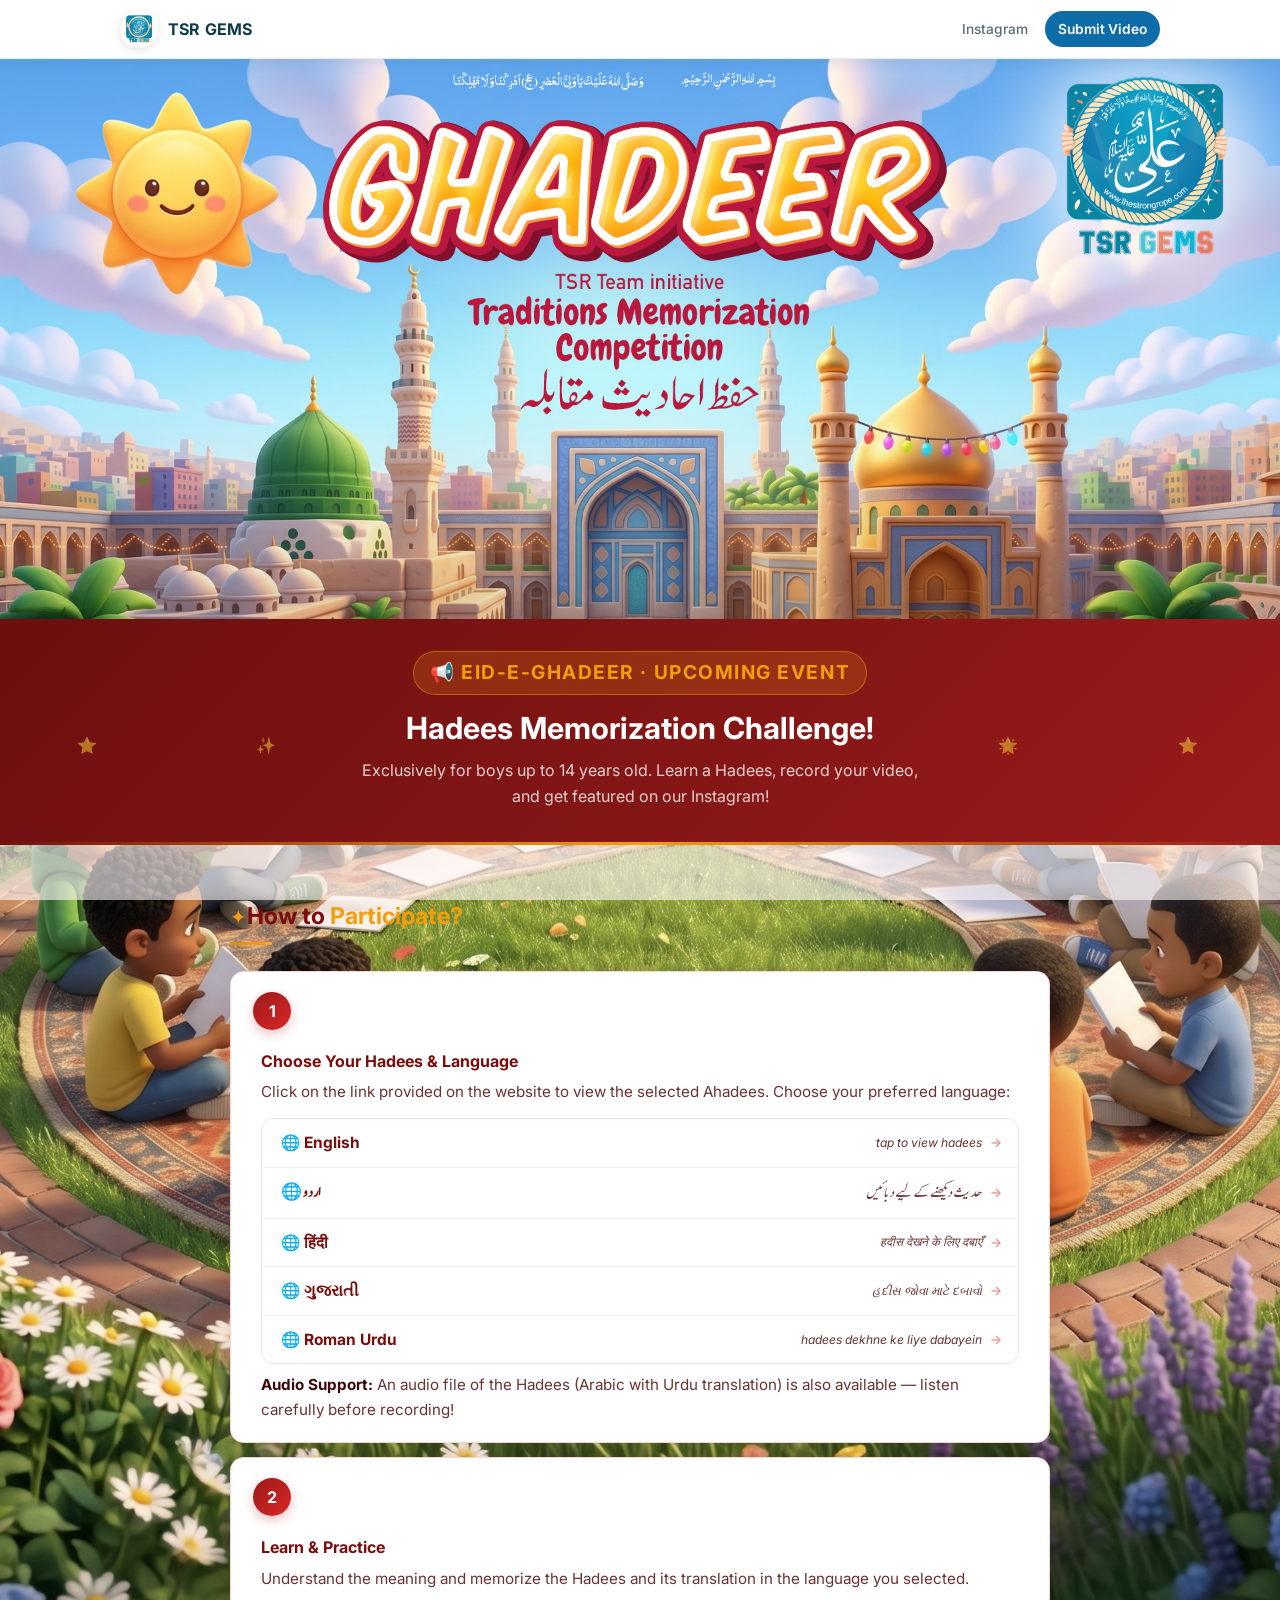
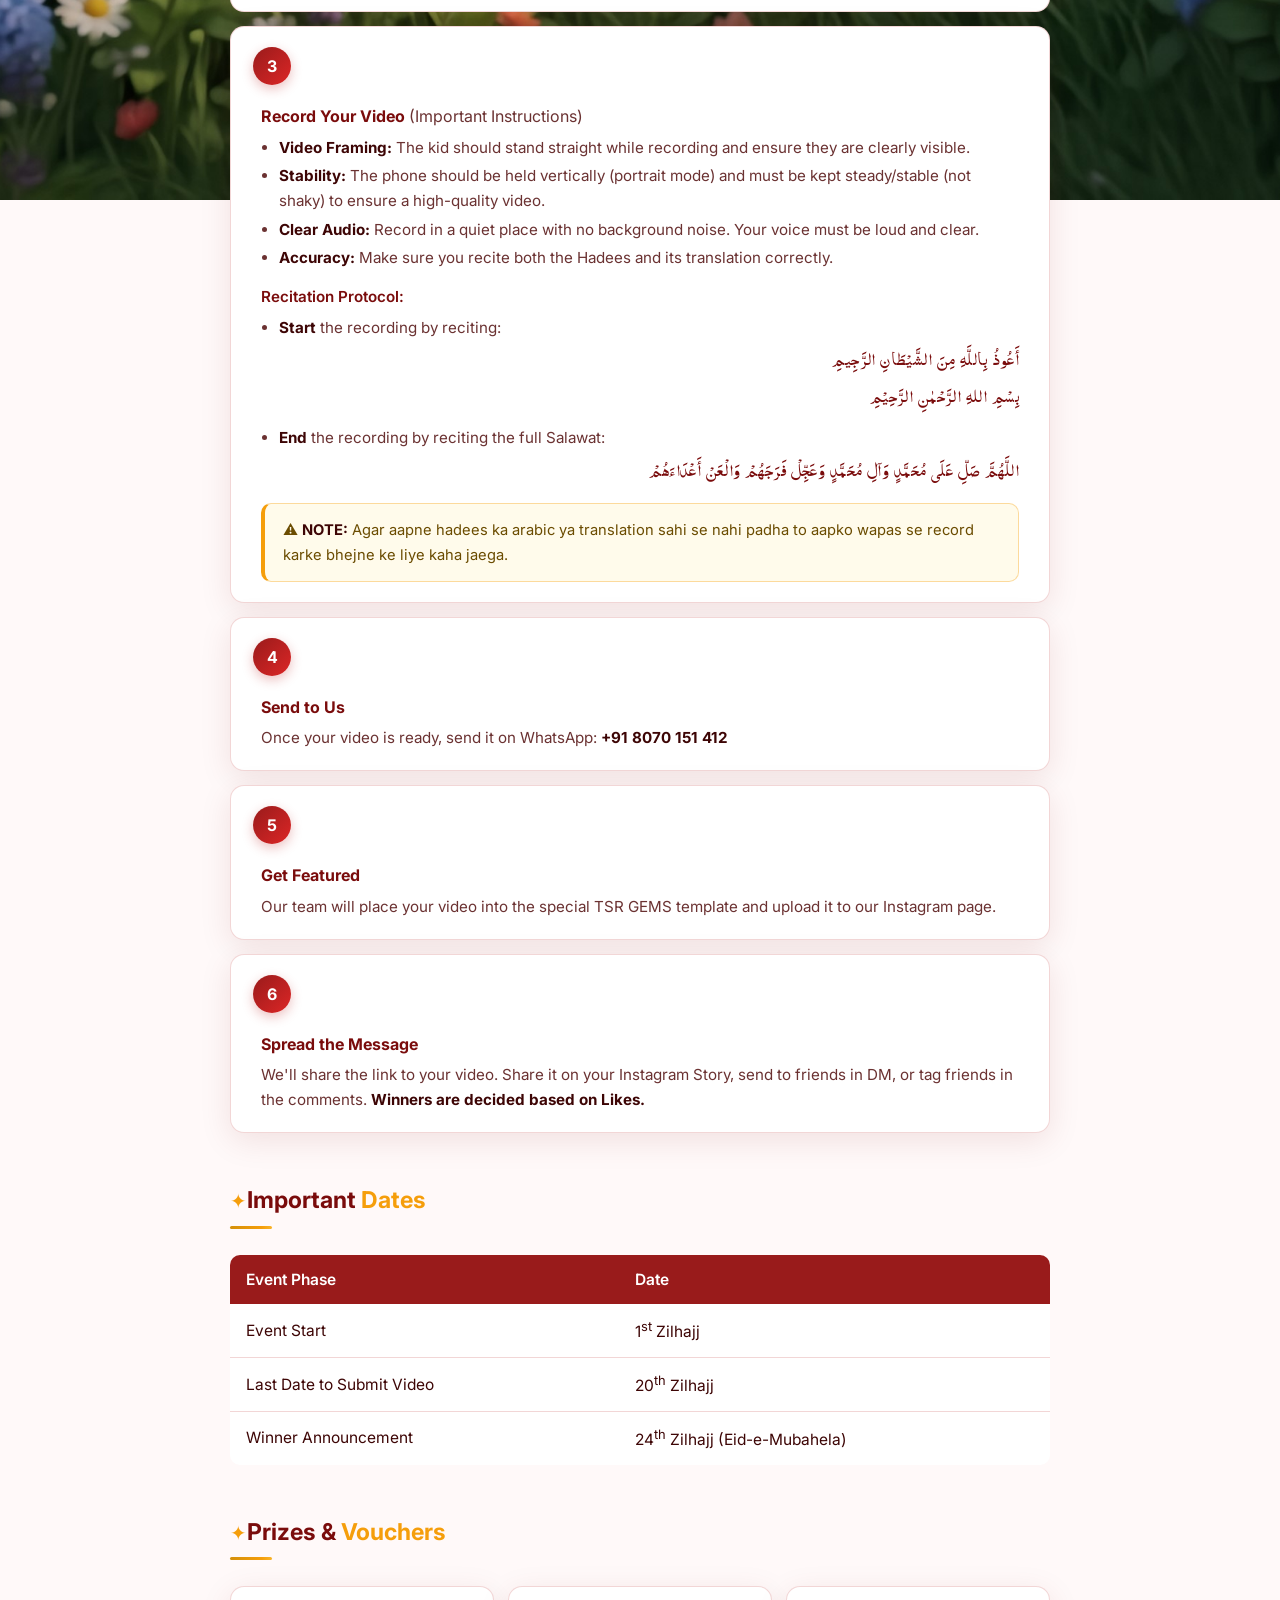
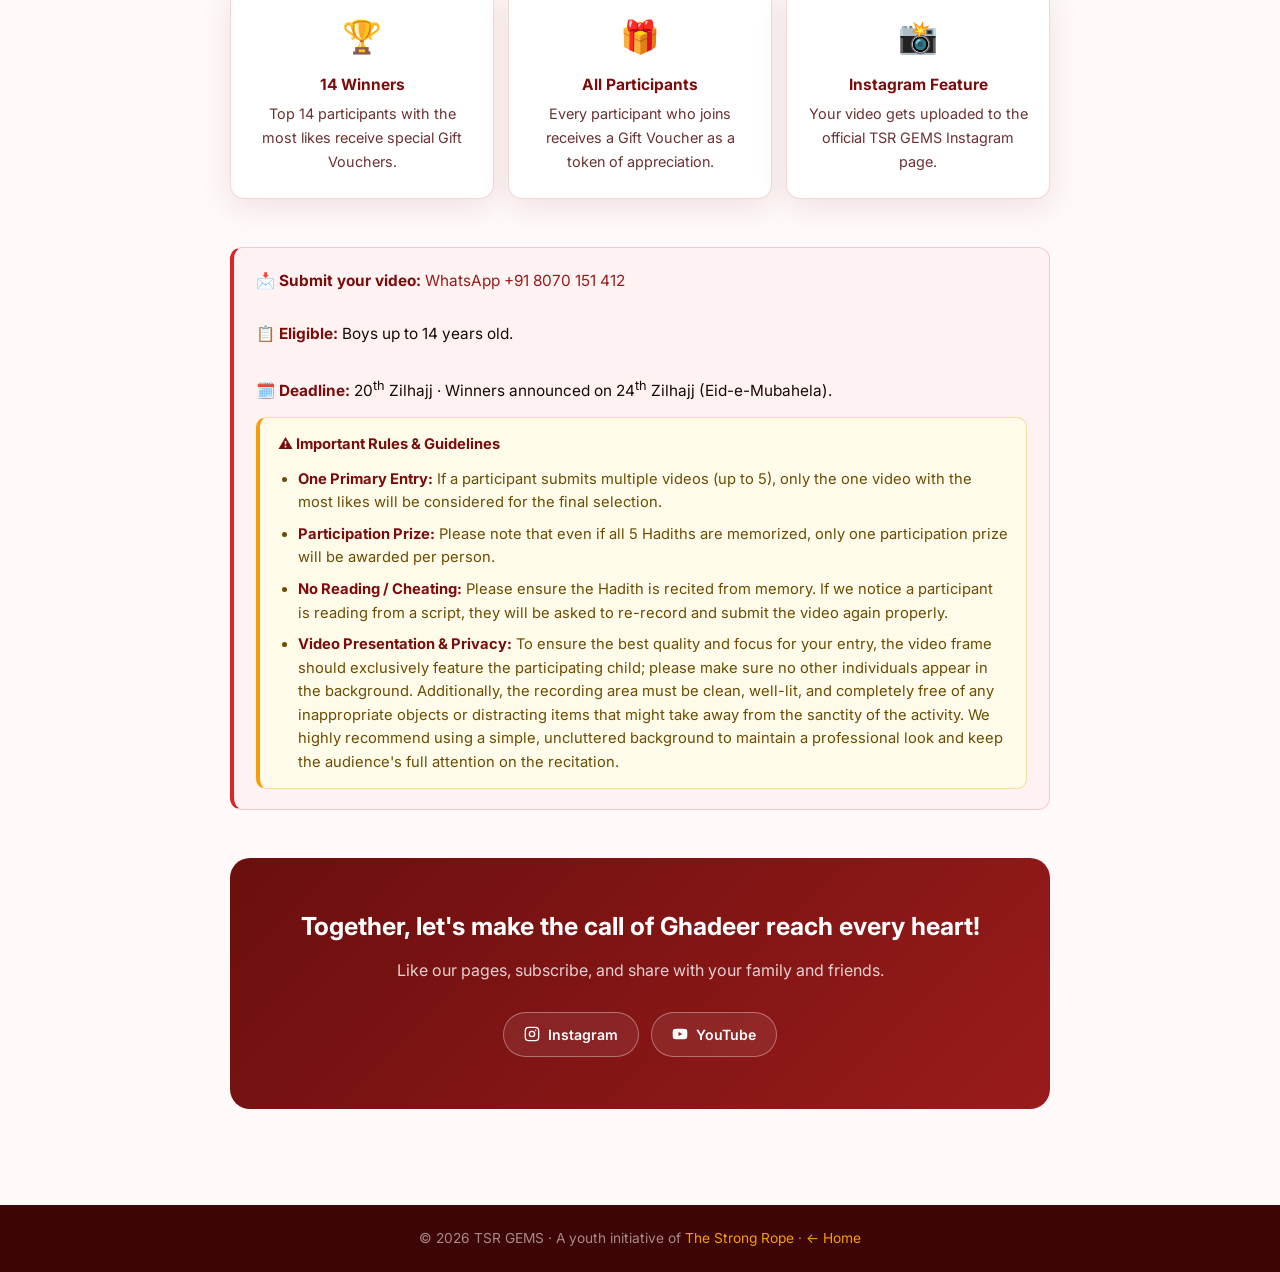
==== event-ghadeer.html @ 4745bcb9 "Increase Urdu translation font size to 0.75rem on mobile; update event page content" ====
<!doctype html>
<html lang="en">

<head>
  <meta charset="utf-8" />
  <meta name="viewport" content="width=device-width, initial-scale=1" />
  <title>Eid-e-Ghadeer: Hadees Memorization Challenge — TSR GEMS</title>
  <meta name="description"
    content="Exclusively for boys up to 14 years old. Learn a Hadees, record your video, and get featured on our Instagram! Gift vouchers for winners and all participants." />
  <link rel="icon" href="assets/images/logo.jpg" type="image/jpeg" />
  <meta property="og:title" content="Eid-e-Ghadeer: Hadees Memorization Challenge — TSR GEMS" />
  <meta property="og:description"
    content="Learn a Hadees, record your video, and get featured on our Instagram! Gift vouchers for winners and all participants." />
  <meta property="og:image" content="assets/images/header-banner.jpg.jpeg" />
  <meta property="og:type" content="website" />
  <link rel="preconnect" href="https://fonts.googleapis.com" />
  <link rel="preconnect" href="https://fonts.gstatic.com" crossorigin />
  <link href="https://fonts.googleapis.com/css2?family=Inter:wght@400;500;600;700&display=swap" rel="stylesheet" />
  <style>
    @font-face {
      font-family: 'AlviNastaleeq';
      src: url('assets/fonts/AlviNastaleeq.ttf') format('truetype');
      font-weight: normal;
      font-style: normal;
    }

    @font-face {
      font-family: 'MuhammadiQuranic';
      src: url('assets/fonts/MuhammadiQuranic.ttf') format('truetype');
      font-weight: normal;
      font-style: normal;
    }

    :root {
      --red-deep: #7a0c0c;
      --red-primary: #991b1b;
      --red-vivid: #dc2626;
      --red-light: #fef2f2;
      --red-border: rgba(185, 28, 28, 0.18);
      --gold: #f59e0b;
      --muted: #6b3232;
      --bg: #fff9f9;
      --card: #ffffff;
      --shadow: 0 8px 32px rgba(122, 12, 12, 0.10);
    }

    * {
      box-sizing: border-box;
    }

    html,
    body {
      margin: 0;
      padding: 0;
    }

    html {
      background: var(--bg);
    }

    body {
      font-family: 'Inter', system-ui, sans-serif;
      color: #1c0707;
      background: transparent;
      line-height: 1.65;
      -webkit-font-smoothing: antialiased;
    }

    /* ── Parallax background ── */
    .parallax-bg {
      position: fixed;
      top: 0;
      left: 0;
      width: 100%;
      height: 200vh;
      z-index: -2;
      pointer-events: none;
      will-change: transform;
    }

    .parallax-bg img {
      width: 100%;
      height: 100%;
      object-fit: cover;
      object-position: center 30%;
      filter: saturate(0.85);
    }

    /* White wash sits above the image, lets ~38% show through */
    .page-wash {
      position: fixed;
      inset: 0;
      z-index: -1;
      background: rgba(255, 249, 249, 0.62);
      pointer-events: none;
    }

    a {
      color: var(--red-primary);
      text-decoration: none;
    }

    a:hover {
      text-decoration: underline;
    }

    .container {
      max-width: 860px;
      margin: 0 auto;
      padding: 0 20px;
    }

    /* ── Site Header ── */
    .site-header {
      background: #ffffff;
      border-bottom: 1px solid rgba(15, 58, 71, 0.10);
      padding: 10px 0;
      position: sticky;
      top: 0;
      z-index: 200;
      box-shadow: 0 2px 14px rgba(15, 58, 71, 0.07);
    }

    .site-header-inner {
      max-width: 1080px;
      margin: 0 auto;
      padding: 0 20px;
      display: flex;
      align-items: center;
      gap: 16px;
    }

    .site-logo {
      display: flex;
      align-items: center;
      gap: 10px;
      text-decoration: none;
      flex-shrink: 0;
    }

    .site-logo img {
      width: 38px;
      height: 38px;
      border-radius: 50%;
      object-fit: cover;
      box-shadow: 0 2px 8px rgba(0, 0, 0, 0.12);
    }

    .site-logo-name {
      font-weight: 700;
      font-size: 1rem;
      color: #0f3a47;
      letter-spacing: 0.01em;
    }

    .site-nav {
      margin-left: auto;
      display: flex;
      align-items: center;
      gap: 4px;
    }

    .site-nav a {
      font-size: 0.86rem;
      font-weight: 500;
      color: #5a6e75;
      text-decoration: none;
      padding: 7px 13px;
      border-radius: 999px;
      transition: background 0.15s, color 0.15s;
    }

    .site-nav a:hover {
      background: rgba(15, 58, 71, 0.07);
      color: #0f3a47;
      text-decoration: none;
    }

    .site-nav a.nav-cta {
      background: #0e6da8;
      color: #fff;
      font-weight: 600;
    }

    .site-nav a.nav-cta:hover {
      background: #0a5a8f;
      color: #fff;
    }

    @media (max-width: 600px) {
      .site-logo-name {
        display: none;
      }

      .site-nav a:not(.nav-cta) {
        display: none;
      }
    }

    /* Banner image */
    .banner-wrap {
      background: linear-gradient(180deg, #5bbce4 0%, #3aa8d8 40%, #1a7eb5 100%);
      line-height: 0;
      overflow: hidden;
    }

    .banner-wrap img {
      width: 100%;
      height: 560px;
      display: block;
      object-fit: cover;
      object-position: top center;
    }

    /* Hero strip */
    .hero-strip {
      background: linear-gradient(135deg, #6b0f0f 0%, #991b1b 100%);
      padding: 32px 0 36px;
      text-align: center;
      position: relative;
    }

    .hero-strip::after {
      content: "";
      position: absolute;
      bottom: 0;
      left: 0;
      right: 0;
      height: 3px;
      background: linear-gradient(90deg, transparent, var(--gold), transparent);
    }

    .hero-badge {
      display: inline-block;
      background: rgba(245, 158, 11, 0.18);
      border: 1px solid rgba(245, 158, 11, 0.45);
      color: var(--gold);
      padding: 5px 16px;
      border-radius: 999px;
      font-size: 1.2rem;
      font-weight: 700;
      letter-spacing: 0.08em;
      text-transform: uppercase;
      margin-bottom: 14px;
    }

    .hero-title {
      font-size: 1.9rem;
      font-weight: 700;
      color: #fff;
      margin: 0 0 10px;
      line-height: 1.25;
    }

    .hero-sub {
      color: rgba(255, 255, 255, 0.80);
      font-size: 1rem;
      margin: 0 auto;
      max-width: 560px;
    }

    /* Body */
    .body-wrap {
      padding-top: 52px;
      padding-bottom: 40px;
    }

    .section-label {
      font-size: 1.45rem;
      font-weight: 700;
      color: var(--red-deep);
      margin: 0 0 6px;
    }

    .section-label .accent {
      color: var(--gold);
    }

    .rule {
      width: 42px;
      height: 3px;
      background: linear-gradient(90deg, #d4900a, var(--gold), #ffe066, var(--gold), #d4900a);
      background-size: 300% 100%;
      border-radius: 2px;
      margin: 0 0 26px;
      animation: rule-shimmer 2.5s linear infinite;
    }

    /* Steps */
    .steps {
      display: flex;
      flex-direction: column;
      gap: 14px;
      margin-bottom: 48px;
    }

    .step {
      display: flex;
      flex-direction: column;
      gap: 18px;
      background: var(--card);
      border: 1px solid var(--red-border);
      border-radius: 14px;
      padding: 20px 22px;
      box-shadow: var(--shadow);
      align-items: flex-start;
      transition: transform 0.2s ease, box-shadow 0.2s ease;
    }

    .step:hover {
      transform: translateX(5px);
      box-shadow: 0 10px 32px rgba(122, 12, 12, 0.16);
    }

    .step:hover .step-num {
      animation: num-pop 0.38s ease;
    }

    .step-num {
      flex-shrink: 0;
      width: 38px;
      height: 38px;
      border-radius: 50%;
      background: linear-gradient(135deg, var(--red-primary), var(--red-vivid));
      color: #fff;
      font-weight: 700;
      font-size: 1rem;
      display: flex;
      align-items: center;
      justify-content: center;
      box-shadow: 0 4px 12px rgba(185, 28, 28, 0.28);
    }

    .step-body {
      padding-left: 0.5rem;
      padding-right: 0.5rem;
      width: 100%;
    }

    .step-body h3 {
      margin: 0 0 5px;
      font-size: 1rem;
      color: var(--red-deep);
    }

    .step-body p {
      margin: 0;
      color: var(--muted);
      font-size: 0.95rem;
    }

    .step-body ul {
      margin: 6px 0 0;
      padding-left: 18px;
      color: var(--muted);
      font-size: 0.95rem;
    }

    .step-body ul li {
      margin-bottom: 3px;
    }

    /* Language links — vertical list */
    .lang-links {
      display: flex;
      flex-direction: column;
      gap: 0;
      margin: 14px 0 4px;
      border-radius: 12px;
      overflow: hidden;
      border: 1px solid rgba(185, 28, 28, 0.14);
    }

    .lang-btn {
      display: flex;
      align-items: center;
      justify-content: space-between;
      padding: 11px 16px;
      background: #fff;
      color: var(--red-deep);
      font-weight: 600;
      font-size: 0.97rem;
      text-decoration: none;
      border-left: 3px solid transparent;
      border-bottom: 1px solid rgba(185, 28, 28, 0.09);
      transition: background 0.15s, border-left-color 0.15s, padding-left 0.15s;
      animation: lang-border-pulse 2.6s ease-in-out infinite;
    }

    .lang-btn:last-child {
      border-bottom: none;
    }

    @keyframes lang-border-pulse {

      0%,
      100% {
        border-left-color: rgba(185, 28, 28, 0.20);
      }

      50% {
        border-left-color: rgba(185, 28, 28, 0.75);
      }
    }

    .lang-btn:hover {
      animation: none;
      background: rgba(153, 27, 27, 0.05);
      border-left-color: var(--red-vivid);
      padding-left: 22px;
      text-decoration: none;
      color: var(--red-deep);
    }

    .lang-btn-name {
      font-weight: 700;
    }

    .lang-btn-name[lang="ur"],
    .lang-btn-hint[lang="ur"] {
      font-family: 'AlviNastaleeq', 'Amiri', serif;
      font-size: 1.05rem;
    }

    .lang-btn-hint {
      font-size: 0.75rem;
      font-weight: 400;
      color: var(--muted);
      font-style: italic;
      white-space: nowrap;
      margin-left: 12px;
    }

    .lang-btn-arrow {
      font-size: 0.8rem;
      color: var(--red-vivid);
      opacity: 0.5;
      margin-left: 8px;
      transition: transform 0.15s, opacity 0.15s;
    }

    .lang-btn:hover .lang-btn-arrow {
      transform: translateX(4px);
      opacity: 1;
    }

    .lang-btn-tap {
      display: none;
      font-size: 1.1rem;
      margin-left: 8px;
      animation: tap-press 1.4s ease-in-out infinite;
      transform-origin: bottom center;
    }

    @keyframes tap-press {

      0%,
      100% {
        transform: scale(1) translateY(0);
        opacity: 1;
      }

      30% {
        transform: scale(0.78) translateY(3px);
        opacity: 0.7;
      }

      55% {
        transform: scale(1.1) translateY(-2px);
        opacity: 1;
      }
    }

    .step-body strong {
      color: #3d0505;
    }

    .note-box {
      background: #fffbeb;
      border: 1px solid rgba(245, 158, 11, 0.35);
      border-left: 4px solid var(--gold);
      border-radius: 10px;
      padding: 14px 18px;
      margin-top: 12px;
      font-size: 0.92rem;
      color: #6b4c00;
    }

    .note-box ul {
      margin: 10px 0 0;
      padding-left: 20px;
    }

    .note-box ul li {
      margin-bottom: 8px;
      line-height: 1.6;
    }

    .note-box ul li:last-child {
      margin-bottom: 0;
    }

    /* Dates table */
    .dates-table {
      width: 100%;
      border-collapse: collapse;
      margin-bottom: 48px;
      font-size: 0.97rem;
    }

    .dates-table th {
      background: var(--red-primary);
      color: #fff;
      padding: 12px 16px;
      text-align: left;
      font-weight: 600;
    }

    .dates-table th:first-child {
      border-radius: 10px 0 0 0;
    }

    .dates-table th:last-child {
      border-radius: 0 10px 0 0;
    }

    .dates-table td {
      padding: 12px 16px;
      border-bottom: 1px solid var(--red-border);
      background: var(--card);
      color: #3d0505;
    }

    .dates-table tr:last-child td {
      border-bottom: none;
    }

    .dates-table tr:last-child td:first-child {
      border-radius: 0 0 0 10px;
    }

    .dates-table tr:last-child td:last-child {
      border-radius: 0 0 10px 0;
    }

    /* Prizes */
    .prizes-grid {
      display: grid;
      grid-template-columns: repeat(auto-fit, minmax(200px, 1fr));
      gap: 14px;
      margin-bottom: 48px;
    }

    .prize-card {
      background: var(--card);
      border: 1px solid var(--red-border);
      border-radius: 14px;
      padding: 24px 20px;
      box-shadow: var(--shadow);
      text-align: center;
      transition: transform 0.22s ease, box-shadow 0.22s ease;
      cursor: default;
    }

    .prize-card:hover {
      transform: translateY(-6px) scale(1.03);
      box-shadow: 0 16px 40px rgba(122, 12, 12, 0.18);
    }

    .prize-card:hover .p-icon {
      animation: icon-bounce 0.5s ease;
    }

    .prize-card .p-icon {
      font-size: 2rem;
      display: block;
      margin-bottom: 8px;
    }

    .prize-card h3 {
      margin: 0 0 5px;
      font-size: 0.97rem;
      color: var(--red-deep);
    }

    .prize-card p {
      margin: 0;
      color: var(--muted);
      font-size: 0.90rem;
    }

    /* Info box */
    .info-box {
      background: var(--red-light);
      border: 1px solid var(--red-border);
      border-left: 4px solid var(--red-vivid);
      border-radius: 12px;
      padding: 20px 22px;
      margin-bottom: 48px;
      font-size: 0.96rem;
      line-height: 1.75;
    }

    .info-box strong {
      color: var(--red-deep);
    }

    /* Final CTA */
    .cta-box {
      text-align: center;
      background: linear-gradient(135deg, #6b0f0f 0%, #991b1b 100%);
      border-radius: 20px;
      padding: 48px 28px;
      color: #fff;
      margin-bottom: 56px;
    }

    .cta-box h2 {
      font-size: 1.55rem;
      margin: 0 0 10px;
    }

    .cta-box p {
      color: rgba(255, 255, 255, 0.80);
      margin: 0 0 24px;
      font-size: 1rem;
    }

    .social-btn {
      display: inline-flex;
      align-items: center;
      gap: 8px;
      padding: 10px 20px;
      border-radius: 999px;
      font-weight: 600;
      font-size: 0.88rem;
      border: 1.5px solid rgba(255, 255, 255, 0.35);
      color: #fff;
      background: rgba(255, 255, 255, 0.07);
      text-decoration: none;
      transition: background 0.15s, border-color 0.15s;
      margin: 4px;
    }

    .social-btn:hover {
      background: rgba(255, 255, 255, 0.14);
      border-color: var(--gold);
      text-decoration: none;
      color: #fff;
    }

    /* Footer */
    footer {
      background: #3d0505;
      color: rgba(255, 248, 240, 0.55);
      text-align: center;
      padding: 22px 20px;
      font-size: 0.86rem;
    }

    footer a {
      color: var(--gold);
    }

    /* ── Animations ── */

    /* Scroll reveal */
    .reveal {
      opacity: 0;
      transform: translateY(22px);
      transition: opacity 0.55s ease, transform 0.55s ease;
    }

    .reveal-left {
      opacity: 0;
      transform: translateX(-22px);
      transition: opacity 0.5s ease, transform 0.5s ease;
    }

    .reveal.visible,
    .reveal-left.visible {
      opacity: 1;
      transform: none;
    }

    /* Floating stars in hero strip */
    .hstar {
      position: absolute;
      left: var(--x);
      top: 50%;
      font-size: 1rem;
      opacity: 0.5;
      pointer-events: none;
      animation: hstar-float 3.2s ease-in-out infinite;
      animation-delay: var(--delay);
    }

    @keyframes hstar-float {

      0%,
      100% {
        transform: translateY(-50%) rotate(0deg) scale(1);
      }

      50% {
        transform: translateY(calc(-50% - 11px)) rotate(18deg) scale(1.2);
      }
    }

    /* Gold rule shimmer */
    @keyframes rule-shimmer {
      0% {
        background-position: -200% center;
      }

      100% {
        background-position: 200% center;
      }
    }

    /* Step number pop */
    @keyframes num-pop {
      0% {
        transform: scale(1);
      }

      45% {
        transform: scale(1.28);
      }

      100% {
        transform: scale(1);
      }
    }

    /* Prize icon bounce */
    @keyframes icon-bounce {
      0% {
        transform: translateY(0);
      }

      35% {
        transform: translateY(-9px);
      }

      65% {
        transform: translateY(-4px);
      }

      100% {
        transform: translateY(0);
      }
    }

    /* Section label sparkle prefix */
    .section-label::before {
      content: "✦ ";
      color: var(--gold);
      font-size: 0.85em;
      display: inline-block;
      animation: star-spin 4s linear infinite;
    }

    @keyframes star-spin {
      0% {
        transform: rotate(0deg) scale(1);
      }

      50% {
        transform: rotate(180deg) scale(1.3);
      }

      100% {
        transform: rotate(360deg) scale(1);
      }
    }

    /* CTA box heading subtle glow pulse */
    @keyframes cta-glow {

      0%,
      100% {
        text-shadow: 0 0 0px rgba(255, 255, 255, 0);
      }

      50% {
        text-shadow: 0 0 18px rgba(255, 255, 255, 0.35);
      }
    }

    .cta-box h2 {
      animation: cta-glow 2.8s ease-in-out infinite;
    }

    /* Social button gentle float */
    .social-btn {
      transition: transform 0.18s, background 0.15s, border-color 0.15s;
    }

    .social-btn:hover {
      transform: translateY(-3px);
    }

    @media (max-width: 900px) {
      .banner-wrap img {
        height: 420px;
      }
    }

    @media (max-width: 600px) {

      /* Language links — mobile: hide hint+arrow, show tap icon */
      .lang-btn-hint {
        display: none;
      }

      .lang-btn-arrow {
        display: none;
      }

      .lang-btn-tap {
        display: inline-block;
      }

      .lang-btn {
        font-size: 0.95rem;
      }

      /* Banner */
      .banner-wrap img {
        height: auto;
        max-height: 70vw;
        min-height: 260px;
      }

      /* Hero strip */
      .hero-strip {
        padding: 24px 0 28px;
      }

      .hero-badge {
        font-size: 0.8rem;
      }

      .hero-title {
        font-size: 1.4rem;
        margin: 0 0 8px;
      }

      .hero-sub {
        font-size: 0.93rem;
      }

      /* Body */
      .body-wrap {
        padding-top: 36px;
        padding-bottom: 28px;
      }

      /* Section headings — give breathing room between sections */
      .section-label {
        font-size: 1.25rem;
        margin-top: 44px;
        margin-bottom: 8px;
      }

      /* First heading needs no top push */
      .body-wrap>.section-label:first-child {
        margin-top: 0;
      }

      .rule {
        margin: 0 0 20px;
      }

      /* Steps */
      .steps {
        gap: 10px;
        margin-bottom: 32px;
      }

      .step {
        padding: 16px 14px;
        gap: 12px;
      }

      .step-num {
        width: 32px;
        height: 32px;
        font-size: 0.88rem;
        flex-shrink: 0;
      }

      .step-body h3 {
        font-size: 0.95rem;
      }

      .step-body p,
      .step-body ul {
        font-size: 0.9rem;
      }

      /* Dates table */
      .dates-table {
        font-size: 0.88rem;
        margin-bottom: 32px;
      }

      .dates-table th,
      .dates-table td {
        padding: 10px 12px;
      }

      /* Prizes */
      .prizes-grid {
        grid-template-columns: 1fr;
        gap: 10px;
        margin-bottom: 32px;
      }

      .prize-card {
        padding: 20px 16px;
        display: flex;
        align-items: center;
        gap: 14px;
        text-align: left;
      }

      .prize-card .p-icon {
        font-size: 1.8rem;
        margin-bottom: 0;
        flex-shrink: 0;
      }

      /* Info box */
      .info-box {
        padding: 14px 14px;
        margin-bottom: 28px;
        font-size: 0.9rem;
      }

      /* CTA */
      .cta-box {
        padding: 32px 18px;
        margin-bottom: 40px;
        border-radius: 14px;
      }

      .cta-box h2 {
        font-size: 1.2rem;
      }

      .cta-box p {
        font-size: 0.93rem;
      }
    }
  </style>
</head>

<body>

  <div class="parallax-bg" aria-hidden="true">
    <img src="assets/images/event-page-bg-image.jpg" alt="" />
  </div>
  <div class="page-wash" aria-hidden="true"></div>

  <nav class="site-header">
    <div class="site-header-inner">
      <a class="site-logo" href="/">
        <img src="assets/images/logo.jpg" alt="TSR GEMS logo" />
        <span class="site-logo-name">TSR GEMS</span>
      </a>
      <div class="site-nav">
        <a href="https://www.instagram.com/thestrongrope_gems/" target="_blank" rel="noopener">Instagram</a>
        <a href="https://wa.me/918070151412" target="_blank" rel="noopener" class="nav-cta">Submit Video</a>
      </div>
    </div>
  </nav>

  <div class="banner-wrap">
    <img src="assets/images/header-banner.jpg.jpeg" alt="Eid-e-Ghadeer Hadees Memorization Challenge 2026" />
  </div>

  <div class="hero-strip" style="position:relative;overflow:hidden;">
    <span class="hstar" style="--x:6%;--delay:0s">⭐</span>
    <span class="hstar" style="--x:20%;--delay:1.1s">✨</span>
    <span class="hstar" style="--x:78%;--delay:0.5s">🌟</span>
    <span class="hstar" style="--x:92%;--delay:1.8s">⭐</span>
    <div class="container">
      <div class="hero-badge">📢 Eid-e-Ghadeer · Upcoming Event</div>
      <h1 class="hero-title">Hadees Memorization Challenge!</h1>
      <p class="hero-sub">Exclusively for boys up to 14 years old. Learn a Hadees, record your video, and get featured
        on our Instagram!</p>
    </div>
  </div>

  <main>
    <div class="container body-wrap">

      <h2 class="section-label reveal-left">How to <span class="accent">Participate?</span></h2>
      <div class="rule"></div>
      <div class="steps">

        <div class="step reveal" style="transition-delay:0ms">
          <div class="step-num">1</div>
          <div class="step-body">
            <h3>Choose Your Hadees &amp; Language</h3>
            <p>Click on the link provided on the website to view the selected Ahadees. Choose your preferred language:
            </p>
            <div class="lang-links">
              <a class="lang-btn" href="hadees-english.html">
                <span class="lang-btn-name">🌐 English</span>
                <span style="display:flex;align-items:center">
                  <span class="lang-btn-hint">tap to view hadees</span>
                  <span class="lang-btn-arrow">→</span>
                  <span class="lang-btn-tap">👆</span>
                </span>
              </a>
              <a class="lang-btn" href="hadees-urdu.html">
                <span class="lang-btn-name" lang="ur">🌐 اردو</span>
                <span style="display:flex;align-items:center">
                  <span class="lang-btn-hint" lang="ur">حدیث دیکھنے کے لیے دبائیں</span>
                  <span class="lang-btn-arrow">→</span>
                  <span class="lang-btn-tap">👆</span>
                </span>
              </a>
              <a class="lang-btn" href="hadees-hindi.html">
                <span class="lang-btn-name">🌐 हिंदी</span>
                <span style="display:flex;align-items:center">
                  <span class="lang-btn-hint">हदीस देखने के लिए दबाएँ</span>
                  <span class="lang-btn-arrow">→</span>
                  <span class="lang-btn-tap">👆</span>
                </span>
              </a>
              <a class="lang-btn" href="hadees-gujarati.html">
                <span class="lang-btn-name">🌐 ગુજરાતી</span>
                <span style="display:flex;align-items:center">
                  <span class="lang-btn-hint">હદીસ જોવા માટે દબાવો</span>
                  <span class="lang-btn-arrow">→</span>
                  <span class="lang-btn-tap">👆</span>
                </span>
              </a>
              <a class="lang-btn" href="hadees-roman-urdu.html">
                <span class="lang-btn-name">🌐 Roman Urdu</span>
                <span style="display:flex;align-items:center">
                  <span class="lang-btn-hint">hadees dekhne ke liye dabayein</span>
                  <span class="lang-btn-arrow">→</span>
                  <span class="lang-btn-tap">👆</span>
                </span>
              </a>
            </div>
            <p style="margin-top:8px;"><strong>Audio Support:</strong> An audio file of the Hadees (Arabic with Urdu
              translation) is also available — listen carefully before recording!</p>
          </div>
        </div>

        <div class="step reveal" style="transition-delay:80ms">
          <div class="step-num">2</div>
          <div class="step-body">
            <h3>Learn &amp; Practice</h3>
            <p>Understand the meaning and memorize the Hadees and its translation in the language you selected.</p>
          </div>
        </div>

        <div class="step reveal" style="transition-delay:160ms">
          <div class="step-num">3</div>
          <div class="step-body">
            <h3>Record Your Video <span style="font-weight:400;color:var(--muted);">(Important Instructions)</span></h3>
            <ul>
              <li><strong>Video Framing:</strong> The kid should stand straight while recording and ensure they are
                clearly visible.</li>
              <li><strong>Stability:</strong> The phone should be held vertically (portrait mode) and must be kept
                steady/stable (not shaky) to ensure a high-quality video.</li>
              <li><strong>Clear Audio:</strong> Record in a quiet place with no background noise. Your voice must be
                loud and clear.</li>
              <li><strong>Accuracy:</strong> Make sure you recite both the Hadees and its translation correctly.</li>
            </ul>
            <p style="margin-top:14px;font-weight:600;color:var(--red-deep);">Recitation Protocol:</p>
            <ul>
              <li><strong>Start</strong> the recording by reciting:<br />
                <span
                  style="font-family:'MuhammadiQuranic','Amiri',serif;font-size:1.15rem;direction:rtl;display:block;text-align:right;margin-top:4px;color:var(--red-deep);line-height:2;word-spacing:0.18em;letter-spacing:0.02em;">أَعُوذُ
                  بِاللَّهِ مِنَ الشَّيْطَانِ الرَّجِيمِ</span>
                <span
                  style="font-family:'MuhammadiQuranic','Amiri',serif;font-size:1.15rem;direction:rtl;display:block;text-align:right;color:var(--red-deep);line-height:2;word-spacing:0.18em;letter-spacing:0.02em;">بِسْمِ
                  اللهِ الرَّحْمٰنِ الرَّحِيْمِ</span>
              </li>
              <li style="margin-top:8px;"><strong>End</strong> the recording by reciting the full Salawat:<br />
                <span
                  style="font-family:'MuhammadiQuranic','Amiri',serif;font-size:1.15rem;direction:rtl;display:block;text-align:right;margin-top:4px;color:var(--red-deep);line-height:2;word-spacing:0.18em;letter-spacing:0.02em;">اللَّهُمَّ
                  صَلِّ عَلَى مُحَمَّدٍ وَآلِ مُحَمَّدٍ وَعَجِّلْ فَرَجَهُمْ وَالْعَنْ أَعْدَاءَهُمْ</span>
              </li>
            </ul>
            <div class="note-box">
              ⚠️ <strong>NOTE:</strong> Agar aapne hadees ka arabic ya translation sahi se nahi padha to aapko wapas se
              record karke bhejne ke liye kaha jaega.
            </div>
          </div>
        </div>

        <div class="step reveal" style="transition-delay:240ms">
          <div class="step-num">4</div>
          <div class="step-body">
            <h3>Send to Us</h3>
            <p>Once your video is ready, send it on WhatsApp: <a href="https://wa.me/918070151412" target="_blank"
                rel="noopener"><strong>+91 8070 151 412</strong></a></p>
          </div>
        </div>

        <div class="step reveal" style="transition-delay:320ms">
          <div class="step-num">5</div>
          <div class="step-body">
            <h3>Get Featured</h3>
            <p>Our team will place your video into the special TSR GEMS template and upload it to our Instagram page.
            </p>
          </div>
        </div>

        <div class="step reveal" style="transition-delay:400ms">
          <div class="step-num">6</div>
          <div class="step-body">
            <h3>Spread the Message</h3>
            <p>We'll share the link to your video. Share it on your Instagram Story, send to friends in DM, or tag
              friends in the comments. <strong>Winners are decided based on Likes.</strong></p>
          </div>
        </div>

      </div>

      <h2 class="section-label reveal-left">Important <span class="accent">Dates</span></h2>
      <div class="rule"></div>
      <table class="dates-table">
        <thead>
          <tr>
            <th>Event Phase</th>
            <th>Date</th>
          </tr>
        </thead>
        <tbody>
          <tr>
            <td>Event Start</td>
            <td>1<sup>st</sup> Zilhajj</td>
          </tr>
          <tr>
            <td>Last Date to Submit Video</td>
            <td>20<sup>th</sup> Zilhajj</td>
          </tr>
          <tr>
            <td>Winner Announcement</td>
            <td>24<sup>th</sup> Zilhajj (Eid-e-Mubahela)</td>
          </tr>
        </tbody>
      </table>

      <h2 class="section-label reveal-left">Prizes &amp; <span class="accent">Vouchers</span></h2>
      <div class="rule"></div>
      <div class="prizes-grid">
        <div class="prize-card reveal" style="transition-delay:0ms">
          <span class="p-icon">🏆</span>
          <h3>14 Winners</h3>
          <p>Top 14 participants with the most likes receive special Gift Vouchers.</p>
        </div>
        <div class="prize-card reveal" style="transition-delay:100ms">
          <span class="p-icon">🎁</span>
          <h3>All Participants</h3>
          <p>Every participant who joins receives a Gift Voucher as a token of appreciation.</p>
        </div>
        <div class="prize-card reveal" style="transition-delay:200ms">
          <span class="p-icon">📸</span>
          <h3>Instagram Feature</h3>
          <p>Your video gets uploaded to the official TSR GEMS Instagram page.</p>
        </div>
      </div>

      <div class="info-box reveal">
        <strong>📩 Submit your video:</strong> <a href="https://wa.me/918070151412" target="_blank"
          rel="noopener">WhatsApp +91 8070 151 412</a><br /><br />
        <strong>📋 Eligible:</strong> Boys up to 14 years old.<br /><br />
        <strong>🗓️ Deadline:</strong> 20<sup>th</sup> Zilhajj · Winners announced on 24<sup>th</sup> Zilhajj
        (Eid-e-Mubahela).

        <div class="note-box">
          <strong>⚠️ Important Rules &amp; Guidelines</strong>
          <ul>
            <li><strong>One Primary Entry:</strong> If a participant submits multiple videos (up to 5), only the one
              video with the most likes will be considered for the final selection.</li>
            <li><strong>Participation Prize:</strong> Please note that even if all 5 Hadiths are memorized, only one
              participation prize will be awarded per person.</li>
            <li><strong>No Reading / Cheating:</strong> Please ensure the Hadith is recited from memory. If we notice a
              participant is reading from a script, they will be asked to re-record and submit the video again properly.
            </li>
            <li><strong>Video Presentation & Privacy:</strong> To ensure the best quality and focus for your entry, the
              video frame should exclusively feature the participating child; please make sure no other individuals
              appear in the background. Additionally, the recording area must be clean, well-lit, and completely free of
              any inappropriate objects or distracting items that might take away from the sanctity of the activity. We
              highly recommend using a simple, uncluttered background to maintain a professional look and keep the
              audience's full attention on the recitation.</li>
          </ul>
        </div>
      </div>

      <div class="cta-box reveal">
        <h2>Together, let's make the call of Ghadeer reach every heart!</h2>
        <p>Like our pages, subscribe, and share with your family and friends.</p>
        <a class="social-btn" href="https://www.instagram.com/thestrongrope_gems/" target="_blank" rel="noopener">
          <svg width="16" height="16" viewBox="0 0 24 24" fill="none" stroke="currentColor" stroke-width="2"
            stroke-linecap="round" stroke-linejoin="round">
            <rect x="2" y="2" width="20" height="20" rx="5" />
            <circle cx="12" cy="12" r="4" />
            <circle cx="17.5" cy="6.5" r="1.2" fill="currentColor" stroke="none" />
          </svg>
          Instagram
        </a>
        <a class="social-btn" href="https://www.youtube.com/c/TheStrongRope" target="_blank" rel="noopener">
          <svg width="16" height="16" viewBox="0 0 24 24" fill="currentColor">
            <path
              d="M22.54 6.42a2.78 2.78 0 0 0-1.95-1.96C18.88 4 12 4 12 4s-6.88 0-8.59.46A2.78 2.78 0 0 0 1.46 6.42 29 29 0 0 0 1 12a29 29 0 0 0 .46 5.58A2.78 2.78 0 0 0 3.41 19.54C5.12 20 12 20 12 20s6.88 0 8.59-.46a2.78 2.78 0 0 0 1.95-1.96A29 29 0 0 0 23 12a29 29 0 0 0-.46-5.58z" />
            <polygon points="9.75 15.02 15.5 12 9.75 8.98 9.75 15.02" fill="#991b1b" />
          </svg>
          YouTube
        </a>
      </div>

    </div>
  </main>

  <footer>
    <div>© <span id="y"></span> TSR GEMS · A youth initiative of <a href="https://thestrongrope.com/" target="_blank"
        rel="noopener">The Strong Rope</a> · <a href="/">← Home</a></div>
    <script>document.getElementById('y').textContent = new Date().getFullYear();</script>
  </footer>

  <script>
    /* Parallax background */
    (function () {
      var bg = document.querySelector('.parallax-bg');
      var wash = document.querySelector('.page-wash');
      if (!bg) return;
      var ticking = false;

      function update() {
        var scrollY = window.scrollY || window.pageYOffset;
        var maxScroll = document.documentElement.scrollHeight - window.innerHeight;
        var progress = maxScroll > 0 ? scrollY / maxScroll : 0;

        /* Move bg upward at 25% of scroll speed */
        bg.style.transform = 'translateY(' + (scrollY * -0.25) + 'px)';

        /* Slightly increase wash opacity as user scrolls deeper (0.62 → 0.72) */
        var washOpacity = 0.62 + progress * 0.10;
        wash.style.background = 'rgba(255,249,249,' + washOpacity.toFixed(3) + ')';

        ticking = false;
      }

      window.addEventListener('scroll', function () {
        if (!ticking) {
          requestAnimationFrame(update);
          ticking = true;
        }
      }, { passive: true });
    })();
  </script>

  <script>
    (function () {
      var observer = new IntersectionObserver(function (entries) {
        entries.forEach(function (entry) {
          if (entry.isIntersecting) {
            entry.target.classList.add('visible');
            observer.unobserve(entry.target);
          }
        });
      }, { threshold: 0.12 });
      document.querySelectorAll('.reveal, .reveal-left').forEach(function (el) {
        observer.observe(el);
      });
    })();
  </script>

</body>

</html>
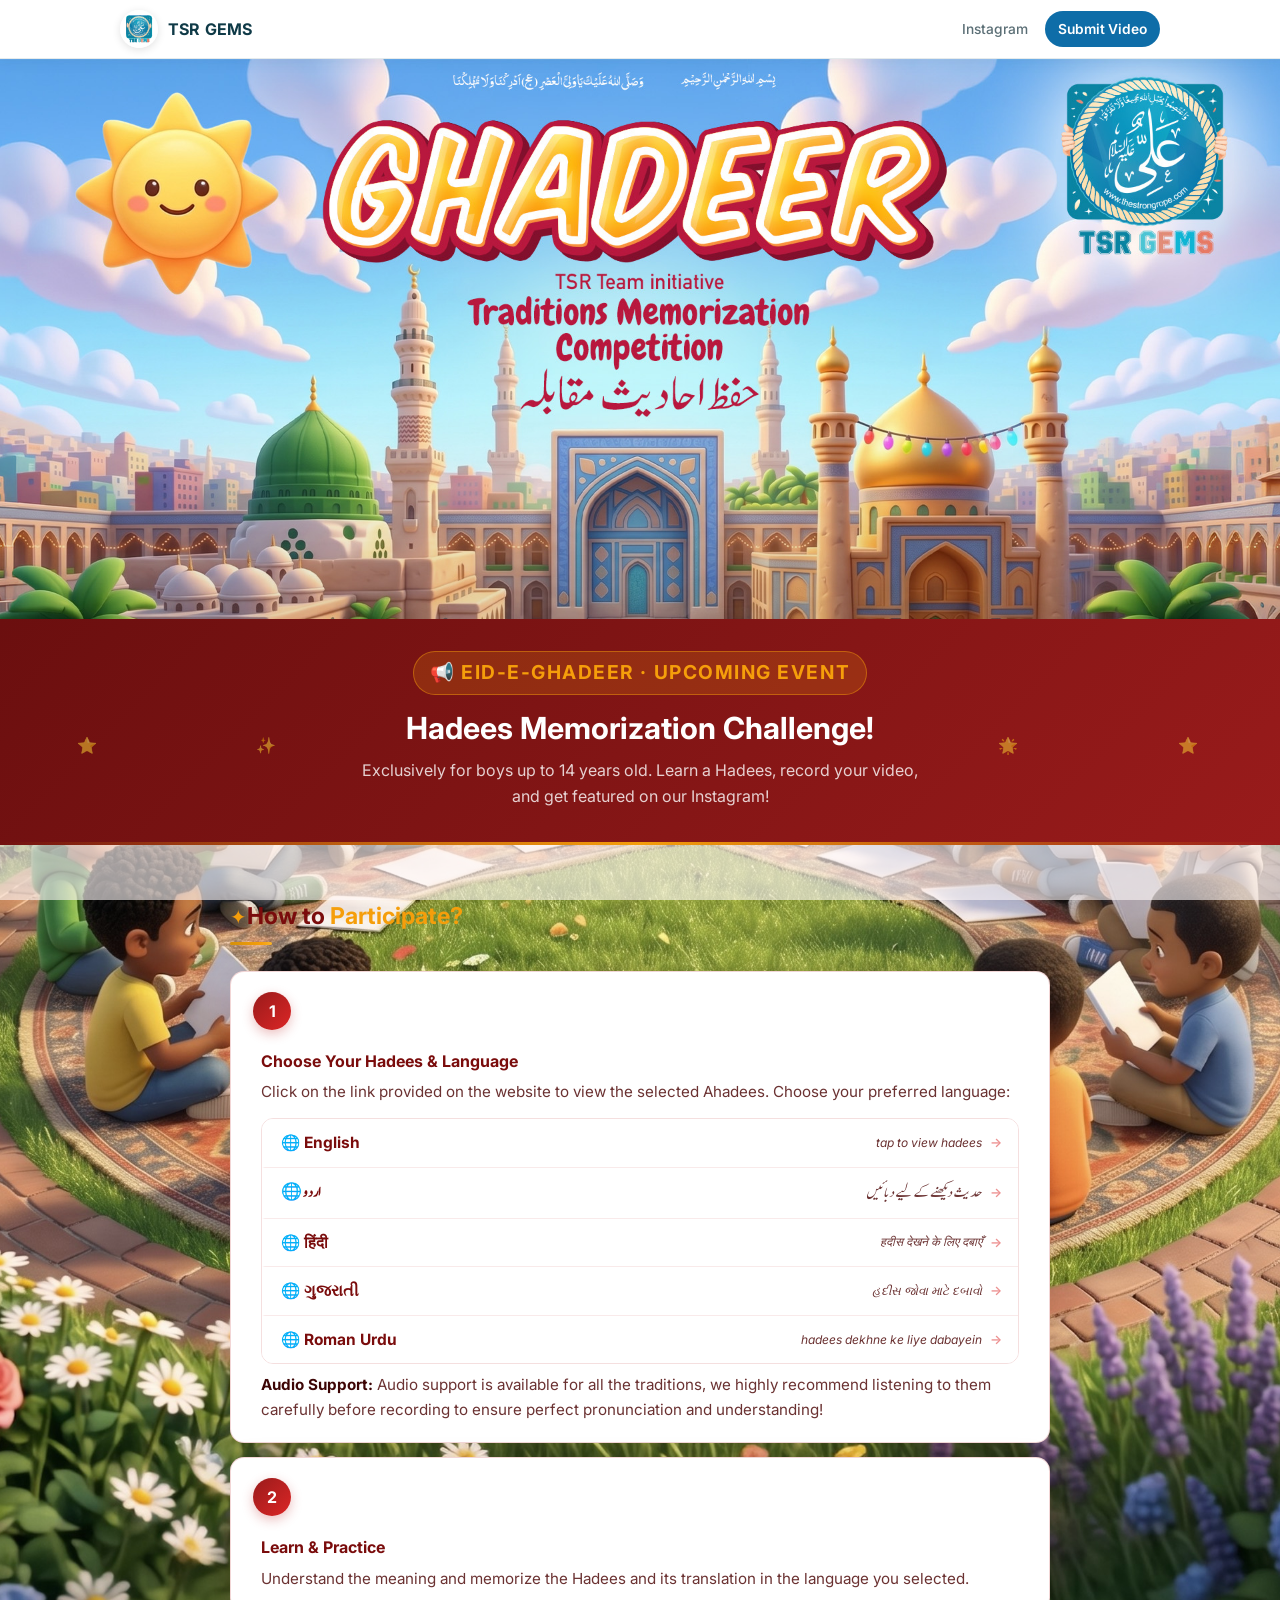
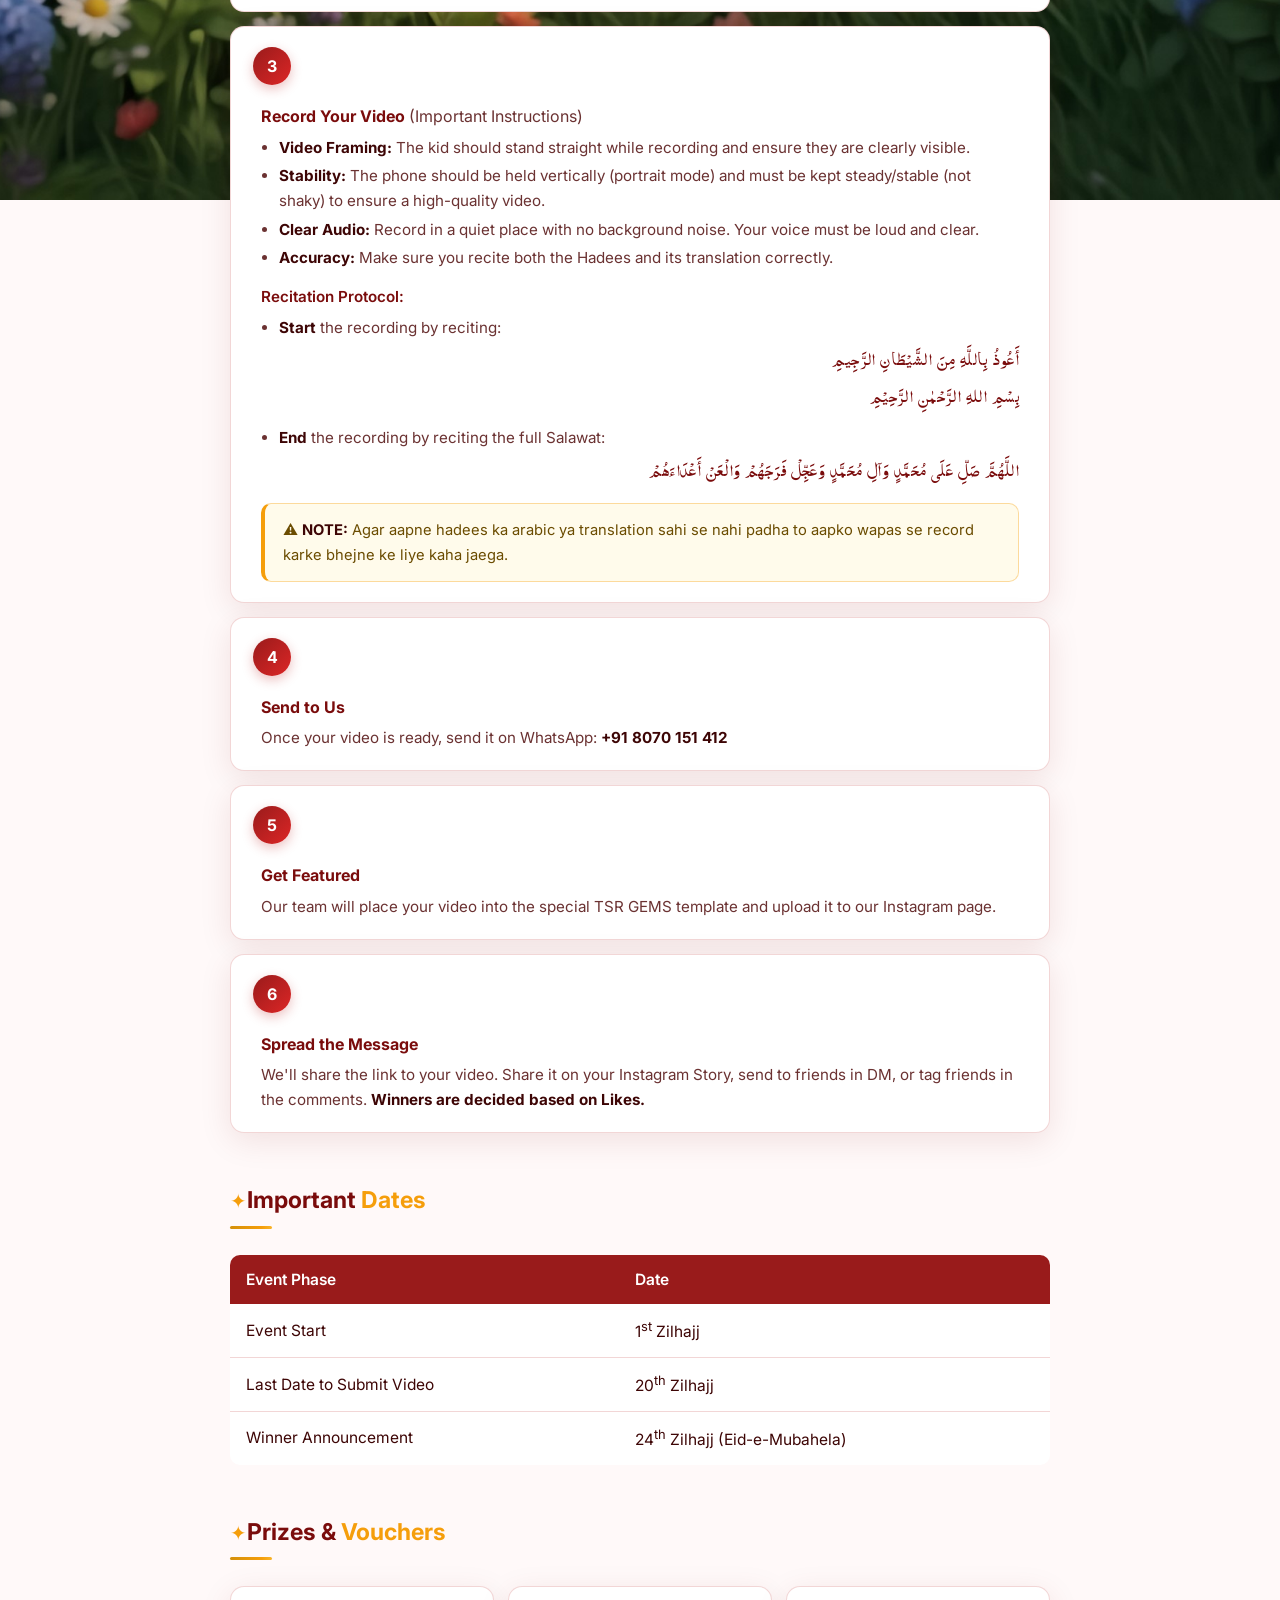
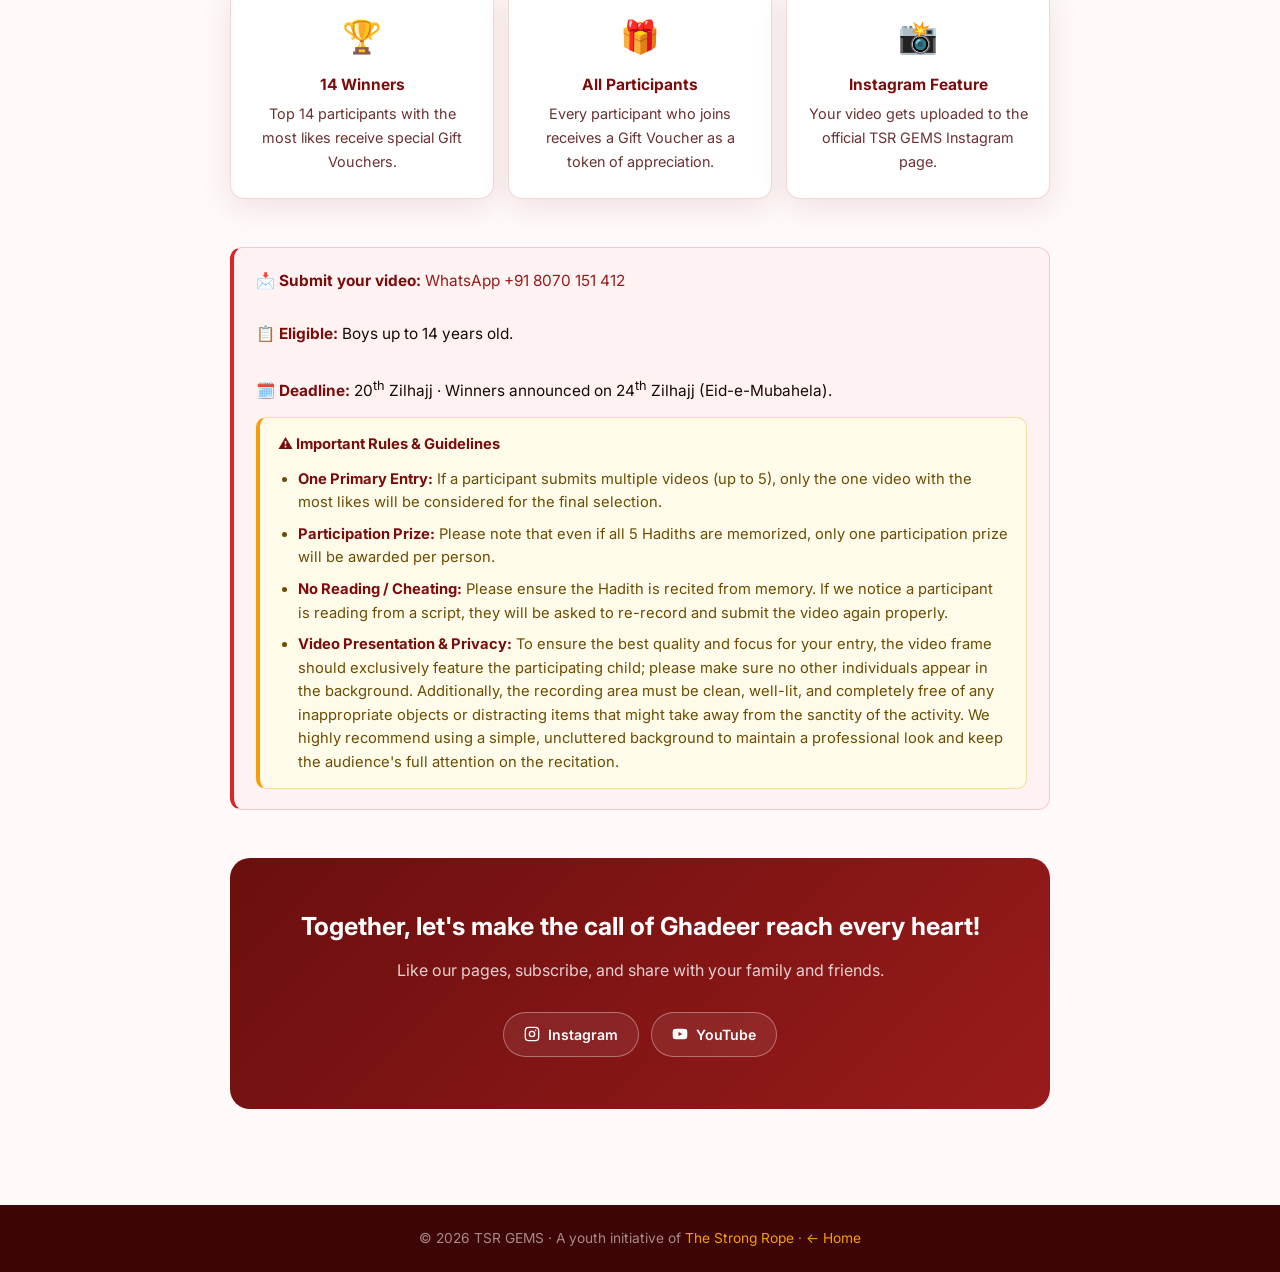
==== commit 53df13f8: "Adjust translation font sizes and update event audio support text" ====
--- a/event-ghadeer.html
+++ b/event-ghadeer.html
@@ -1049,8 +1049,9 @@
                 </span>
               </a>
             </div>
-            <p style="margin-top:8px;"><strong>Audio Support:</strong> An audio file of the Hadees (Arabic with Urdu
-              translation) is also available — listen carefully before recording!</p>
+            <p style="margin-top:8px;"><strong>Audio Support:</strong> Audio support is available for all the
+              traditions, we highly recommend listening to them carefully before recording to ensure perfect
+              pronunciation and understanding!</p>
           </div>
         </div>
 
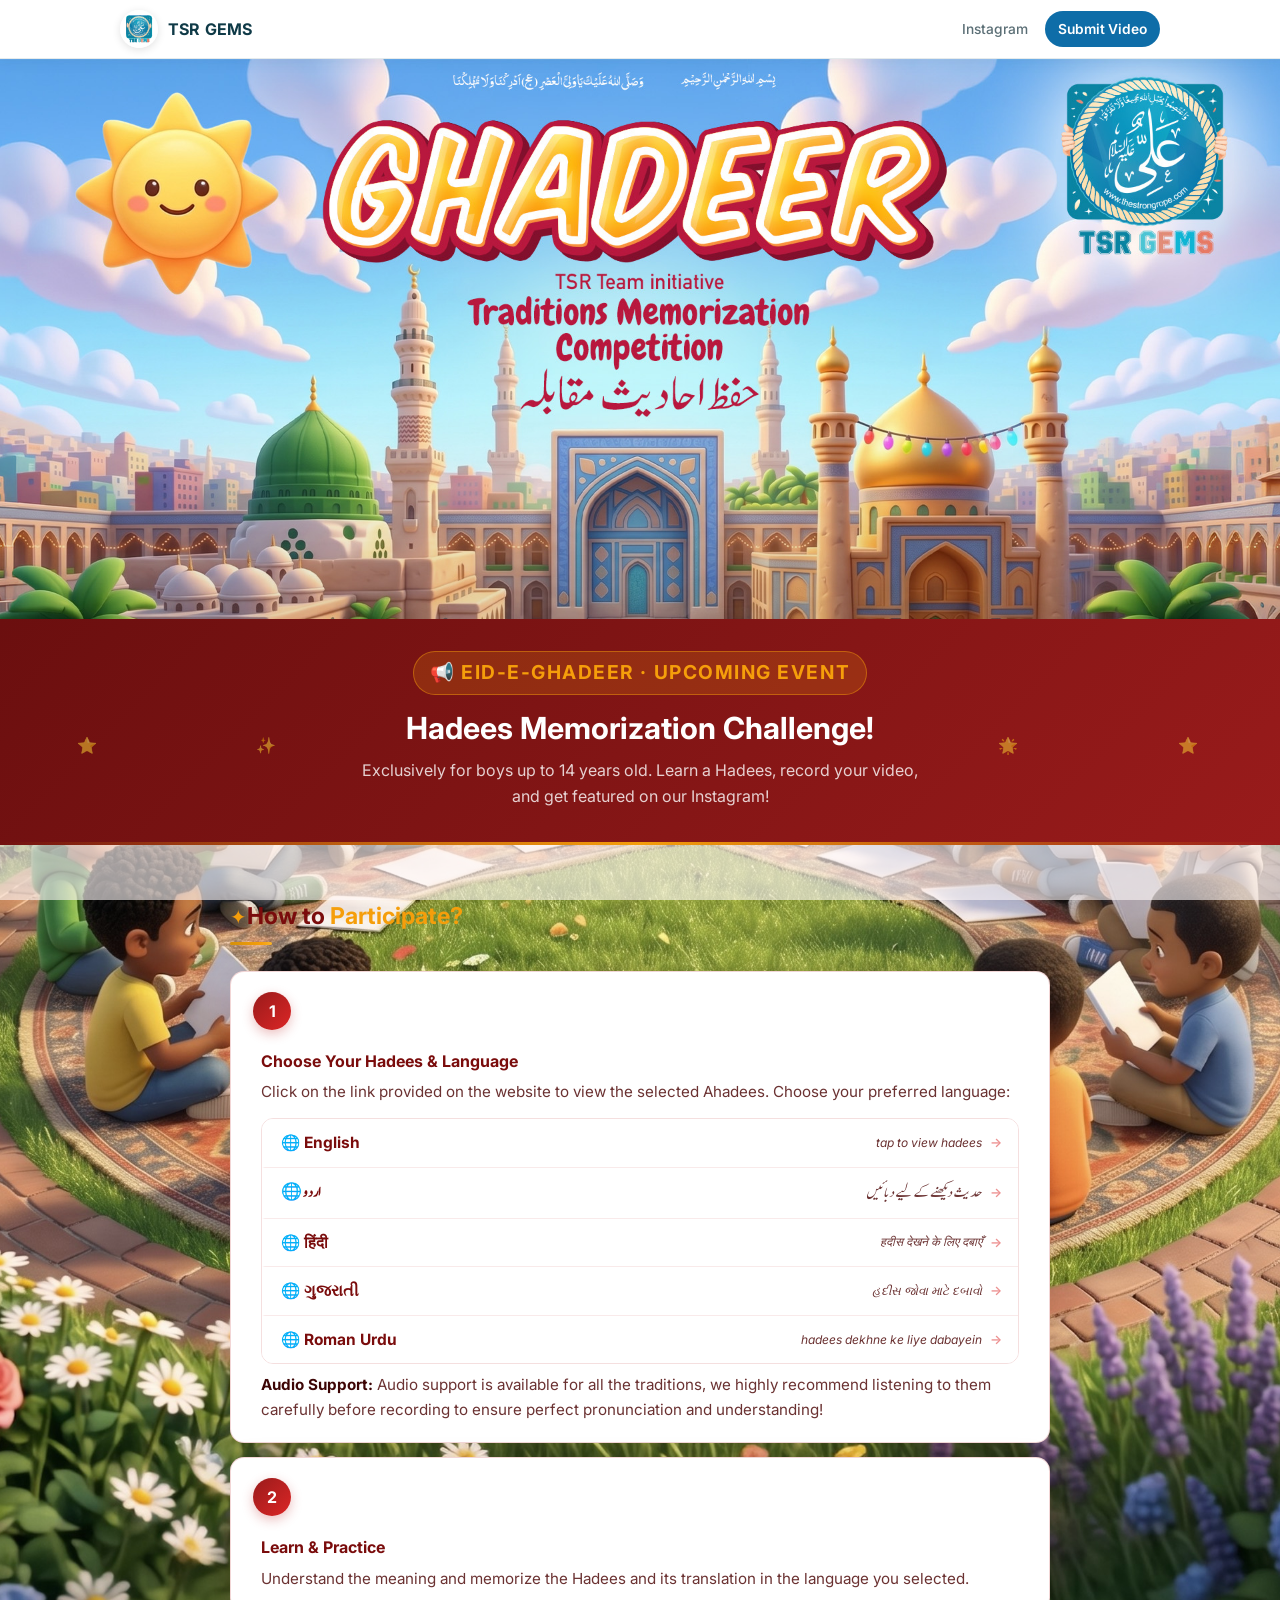
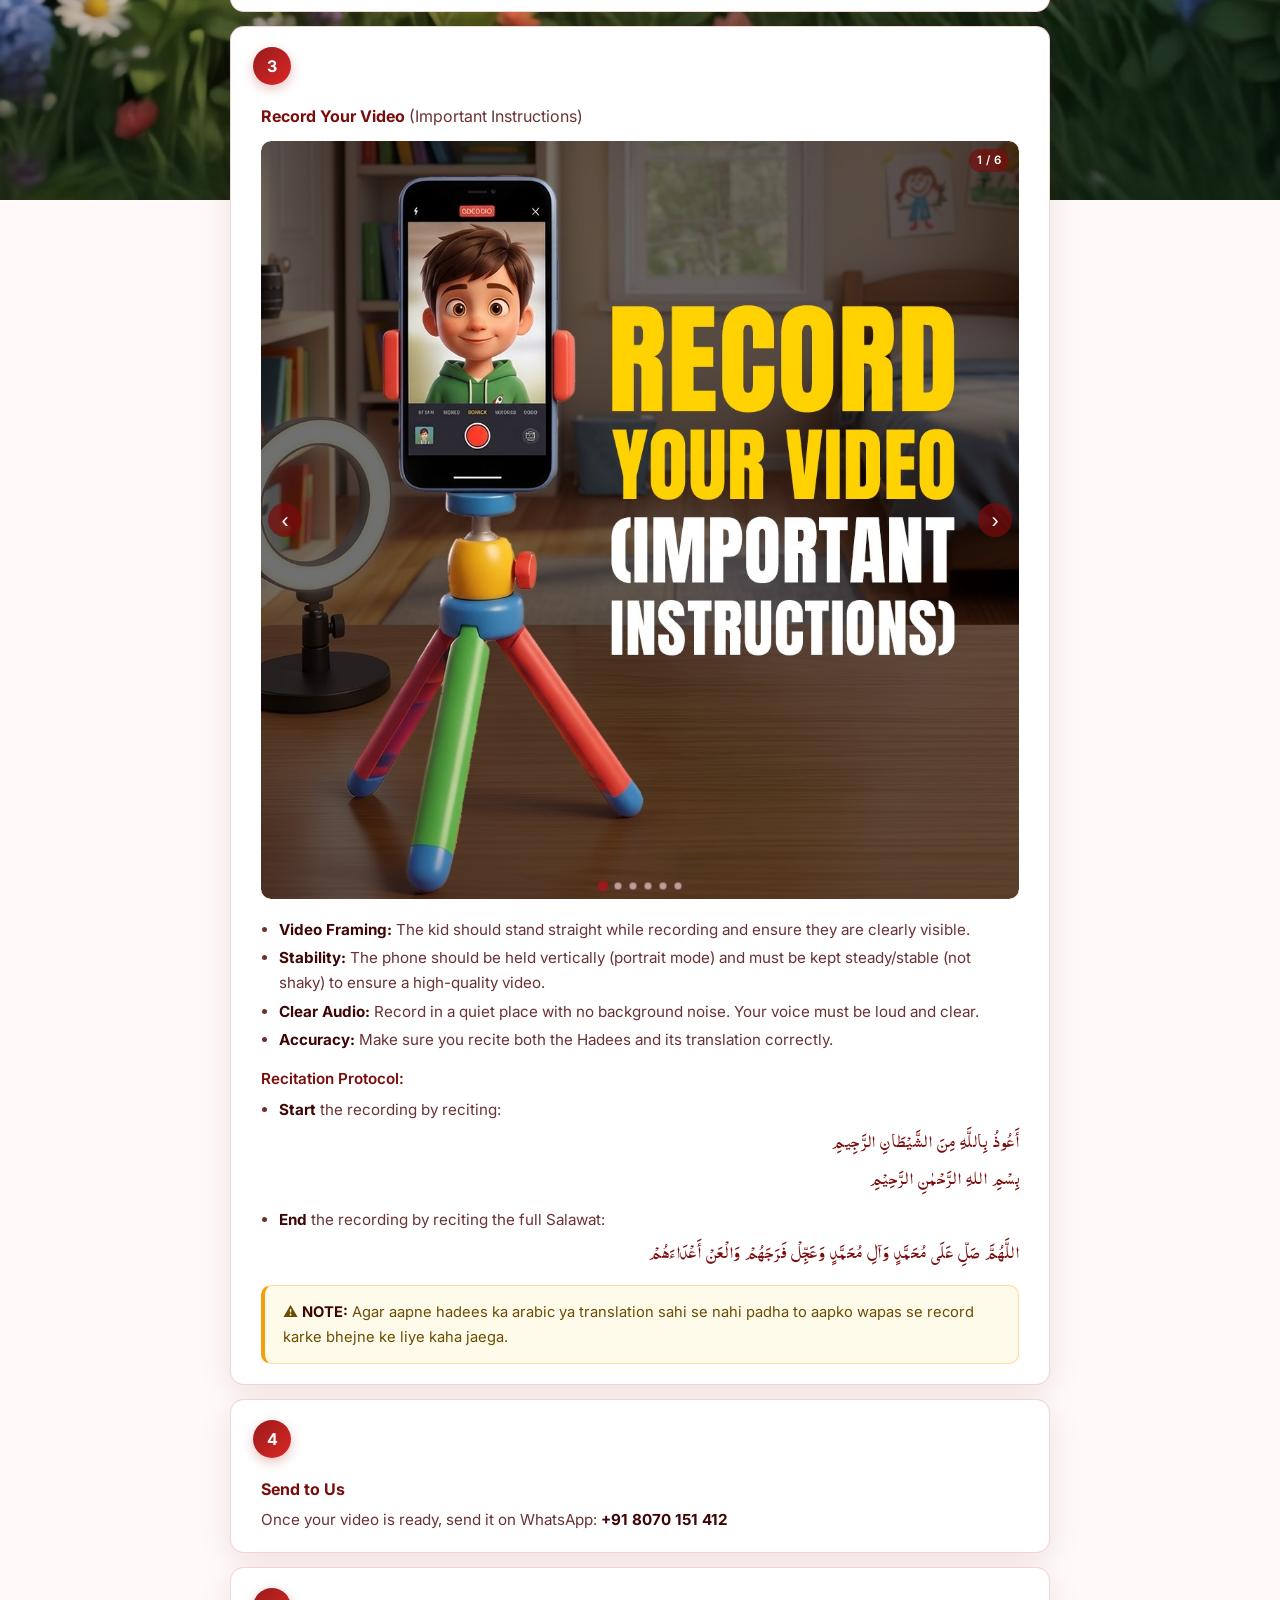
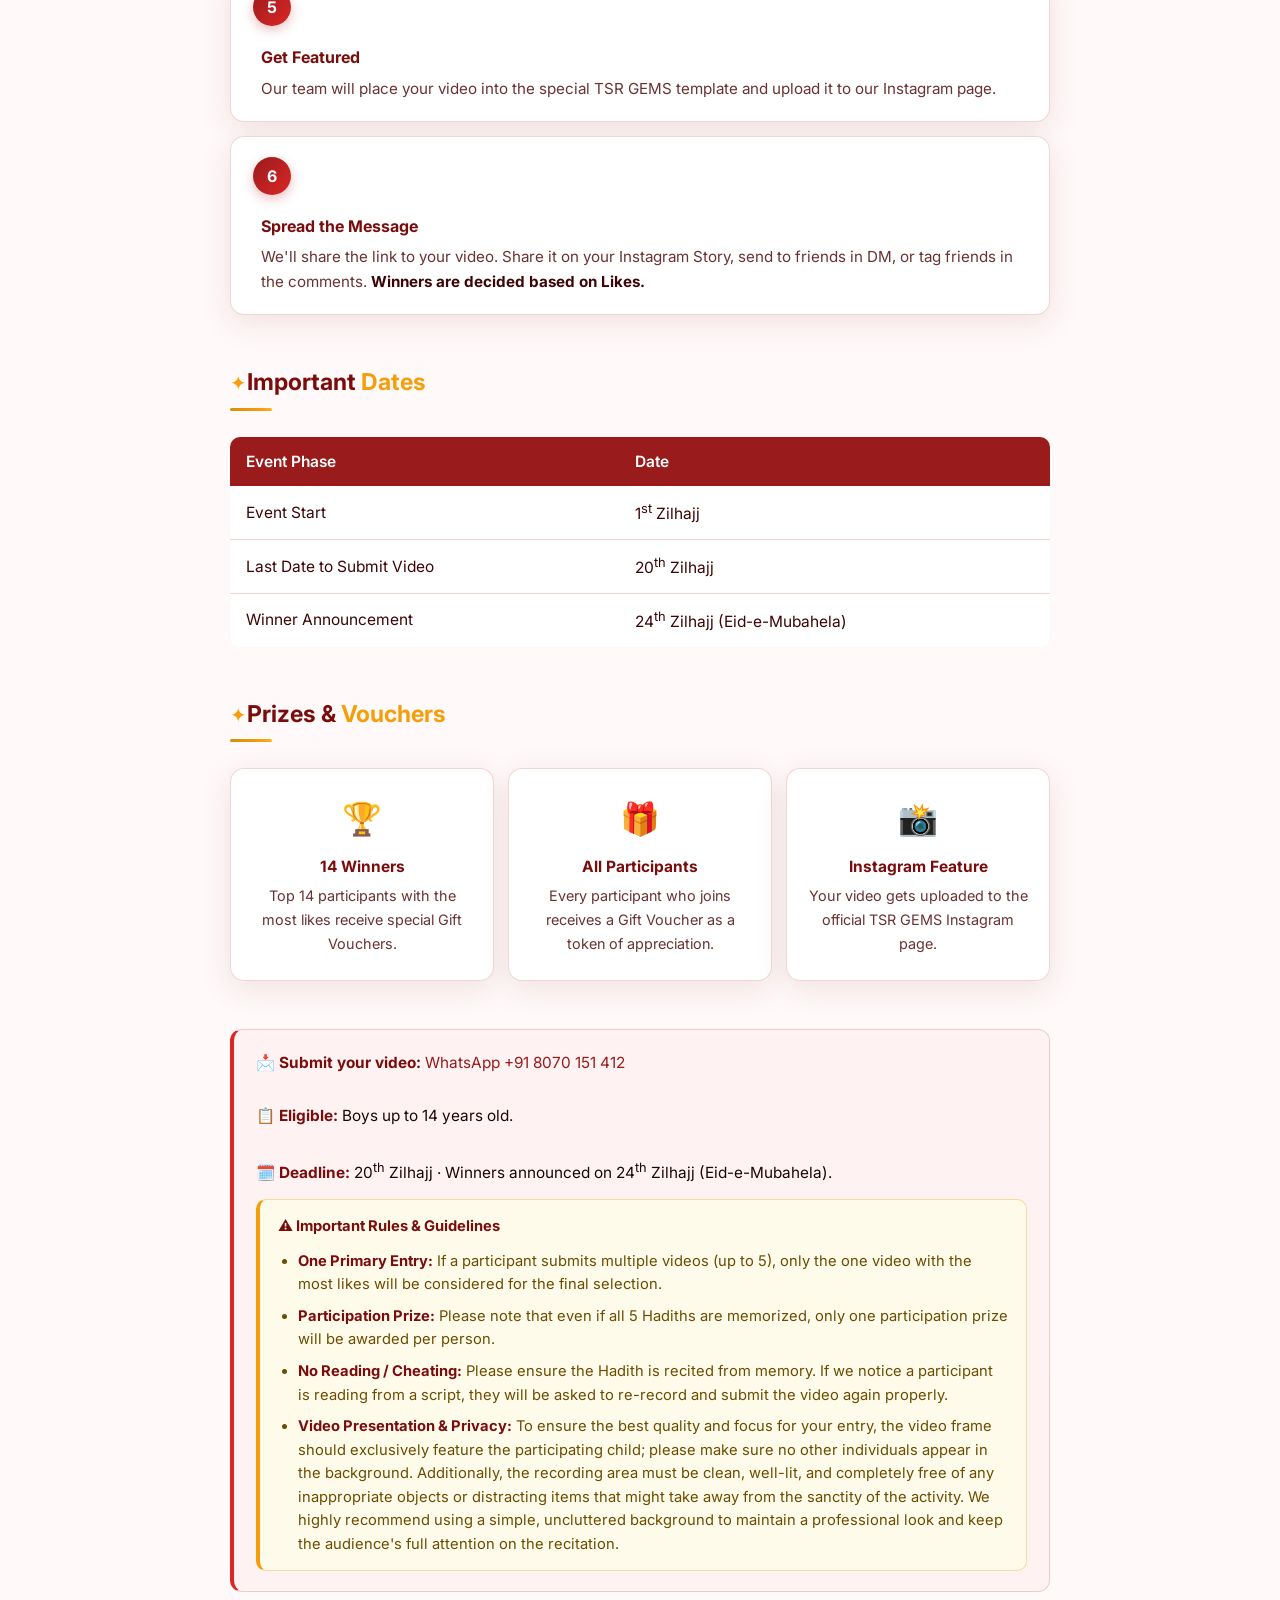
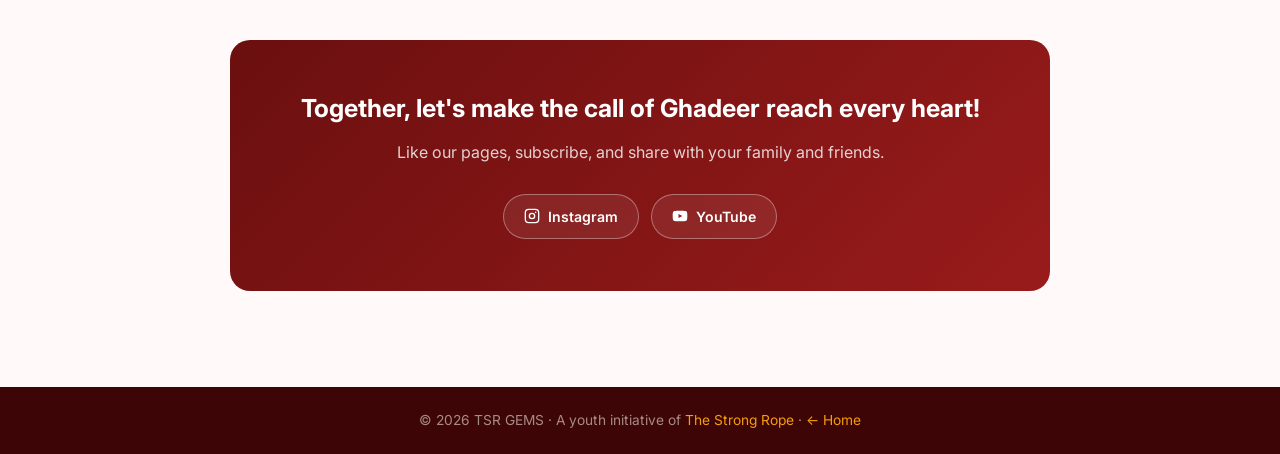
==== commit dfe06ffe: "Add instruction image carousel to Record Your Video step - Float carousel right on tablet/desktop, f" ====
--- a/event-ghadeer.html
+++ b/event-ghadeer.html
@@ -750,6 +750,110 @@
       100% {
         transform: translateY(0);
       }
+    }
+
+    /* ── Instruction Carousel ── */
+    .instr-carousel {
+      position: relative;
+      overflow: hidden;
+      border-radius: 10px;
+      margin: 12px 0 18px;
+      background: #f5e8e8;
+      touch-action: pan-y;
+      user-select: none;
+    }
+
+    .instr-track {
+      display: flex;
+      transition: transform 0.42s cubic-bezier(0.4, 0, 0.2, 1);
+      will-change: transform;
+    }
+
+    .instr-slide {
+      flex-shrink: 0;
+      width: 100%;
+    }
+
+    .instr-slide img {
+      width: 100%;
+      height: auto;
+      display: block;
+      border-radius: 10px;
+    }
+
+    .instr-btn {
+      position: absolute;
+      top: 50%;
+      transform: translateY(-50%);
+      background: rgba(122, 12, 12, 0.72);
+      color: #fff;
+      border: none;
+      border-radius: 50%;
+      width: 34px;
+      height: 34px;
+      font-size: 1.35rem;
+      line-height: 1;
+      cursor: pointer;
+      z-index: 10;
+      display: flex;
+      align-items: center;
+      justify-content: center;
+      transition: background 0.15s;
+      padding: 0;
+      -webkit-tap-highlight-color: transparent;
+    }
+
+    .instr-btn:hover,
+    .instr-btn:focus {
+      background: rgba(122, 12, 12, 0.92);
+      outline: none;
+    }
+
+    .instr-prev { left: 7px; }
+    .instr-next { right: 7px; }
+
+    .instr-dots {
+      position: absolute;
+      bottom: 9px;
+      left: 0;
+      right: 0;
+      display: flex;
+      justify-content: center;
+      gap: 7px;
+      pointer-events: none;
+    }
+
+    .instr-dot {
+      width: 8px;
+      height: 8px;
+      border-radius: 50%;
+      background: rgba(255, 255, 255, 0.55);
+      border: 1.5px solid rgba(122, 12, 12, 0.45);
+      cursor: pointer;
+      padding: 0;
+      pointer-events: auto;
+      transition: background 0.2s, transform 0.2s, border-color 0.2s;
+      -webkit-tap-highlight-color: transparent;
+    }
+
+    .instr-dot.active {
+      background: var(--red-primary);
+      border-color: var(--red-primary);
+      transform: scale(1.3);
+    }
+
+    .instr-counter {
+      position: absolute;
+      top: 8px;
+      right: 10px;
+      background: rgba(122, 12, 12, 0.65);
+      color: #fff;
+      font-size: 0.72rem;
+      font-weight: 600;
+      padding: 2px 8px;
+      border-radius: 999px;
+      letter-spacing: 0.04em;
+      pointer-events: none;
     }
 
     /* Section label sparkle prefix */
@@ -1067,6 +1171,29 @@
           <div class="step-num">3</div>
           <div class="step-body">
             <h3>Record Your Video <span style="font-weight:400;color:var(--muted);">(Important Instructions)</span></h3>
+
+            <div class="instr-carousel" id="instrCarousel" aria-label="Video recording instructions slideshow">
+              <div class="instr-track" id="instrTrack" role="list">
+                <div class="instr-slide" role="listitem"><img src="assets/images/instructions/instr-1.jpg" alt="Instruction 1 of 6" loading="lazy" /></div>
+                <div class="instr-slide" role="listitem"><img src="assets/images/instructions/instr-2.jpg" alt="Instruction 2 of 6" loading="lazy" /></div>
+                <div class="instr-slide" role="listitem"><img src="assets/images/instructions/instr-3.jpg" alt="Instruction 3 of 6" loading="lazy" /></div>
+                <div class="instr-slide" role="listitem"><img src="assets/images/instructions/instr-4.jpg" alt="Instruction 4 of 6" loading="lazy" /></div>
+                <div class="instr-slide" role="listitem"><img src="assets/images/instructions/instr-5.jpg" alt="Instruction 5 of 6" loading="lazy" /></div>
+                <div class="instr-slide" role="listitem"><img src="assets/images/instructions/instr-6.jpg" alt="Instruction 6 of 6" loading="lazy" /></div>
+              </div>
+              <button class="instr-btn instr-prev" id="instrPrev" aria-label="Previous instruction">&#8249;</button>
+              <button class="instr-btn instr-next" id="instrNext" aria-label="Next instruction">&#8250;</button>
+              <div class="instr-dots" id="instrDots" role="tablist" aria-label="Slide indicators">
+                <button class="instr-dot active" role="tab" aria-label="Slide 1" aria-selected="true"></button>
+                <button class="instr-dot" role="tab" aria-label="Slide 2" aria-selected="false"></button>
+                <button class="instr-dot" role="tab" aria-label="Slide 3" aria-selected="false"></button>
+                <button class="instr-dot" role="tab" aria-label="Slide 4" aria-selected="false"></button>
+                <button class="instr-dot" role="tab" aria-label="Slide 5" aria-selected="false"></button>
+                <button class="instr-dot" role="tab" aria-label="Slide 6" aria-selected="false"></button>
+              </div>
+              <div class="instr-counter" id="instrCounter" aria-live="polite">1 / 6</div>
+            </div>
+
             <ul>
               <li><strong>Video Framing:</strong> The kid should stand straight while recording and ensure they are
                 clearly visible.</li>
@@ -1264,6 +1391,72 @@
   </script>
 
   <script>
+    /* Instruction carousel */
+    (function () {
+      var carousel = document.getElementById('instrCarousel');
+      var track = document.getElementById('instrTrack');
+      var dots = document.querySelectorAll('#instrDots .instr-dot');
+      var counter = document.getElementById('instrCounter');
+      var TOTAL = 6;
+      var INTERVAL = 3500;
+      var cur = 0;
+      var timer = null;
+
+      function goTo(idx) {
+        cur = ((idx % TOTAL) + TOTAL) % TOTAL;
+        track.style.transform = 'translateX(-' + (cur * 100) + '%)';
+        dots.forEach(function (d, i) {
+          d.classList.toggle('active', i === cur);
+          d.setAttribute('aria-selected', i === cur ? 'true' : 'false');
+        });
+        if (counter) counter.textContent = (cur + 1) + ' / ' + TOTAL;
+      }
+
+      function start() {
+        timer = setInterval(function () { goTo(cur + 1); }, INTERVAL);
+      }
+
+      function stop() {
+        clearInterval(timer);
+        timer = null;
+      }
+
+      function reset() { stop(); start(); }
+
+      document.getElementById('instrPrev').addEventListener('click', function () { goTo(cur - 1); reset(); });
+      document.getElementById('instrNext').addEventListener('click', function () { goTo(cur + 1); reset(); });
+
+      dots.forEach(function (d, i) {
+        d.addEventListener('click', function () { goTo(i); reset(); });
+      });
+
+      /* Swipe */
+      var tx = 0;
+      carousel.addEventListener('touchstart', function (e) {
+        tx = e.touches[0].clientX;
+        stop();
+      }, { passive: true });
+
+      carousel.addEventListener('touchend', function (e) {
+        var dx = e.changedTouches[0].clientX - tx;
+        if (Math.abs(dx) > 38) goTo(dx < 0 ? cur + 1 : cur - 1);
+        start();
+      }, { passive: true });
+
+      /* Pause on desktop hover */
+      carousel.addEventListener('mouseenter', stop);
+      carousel.addEventListener('mouseleave', start);
+
+      /* Pause when tab hidden, resume when visible */
+      document.addEventListener('visibilitychange', function () {
+        document.hidden ? stop() : start();
+      });
+
+      start();
+    })();
+  </script>
+
+  <script>
     (function () {
       var observer = new IntersectionObserver(function (entries) {
         entries.forEach(function (entry) {
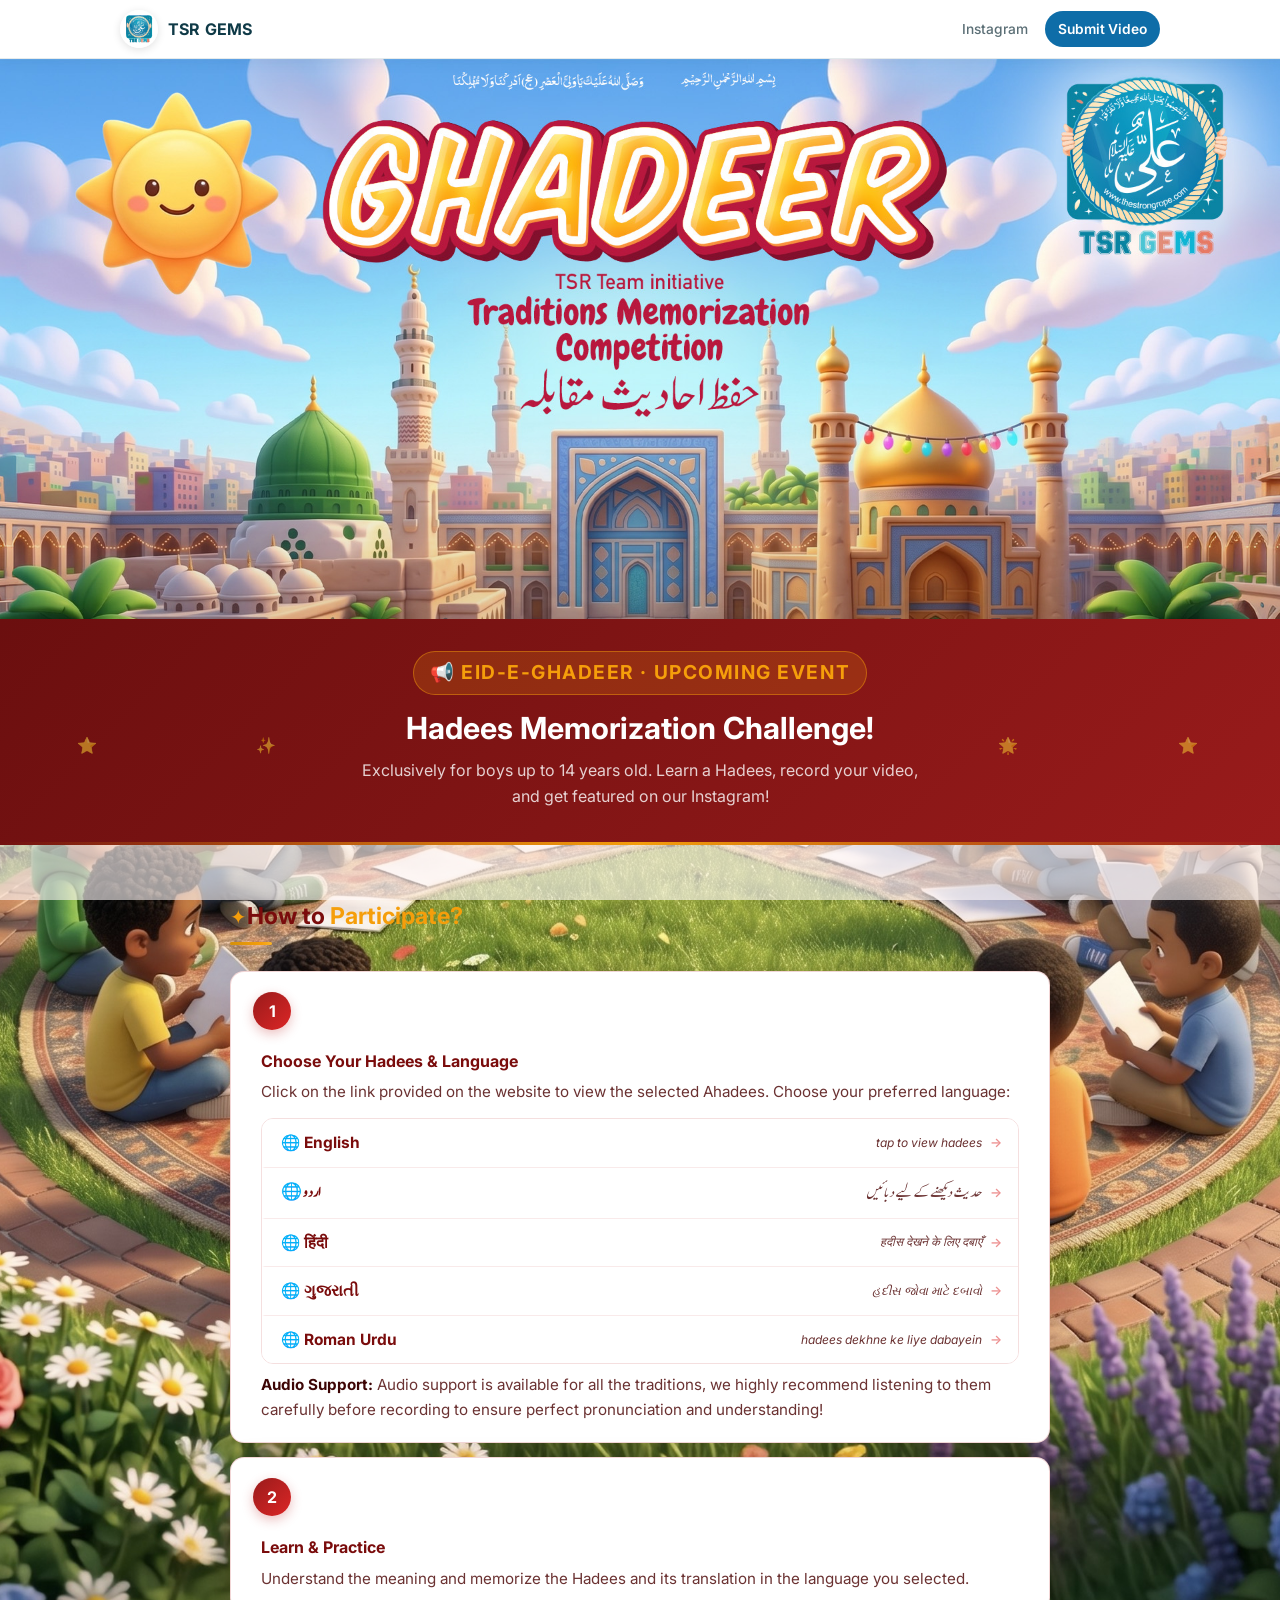
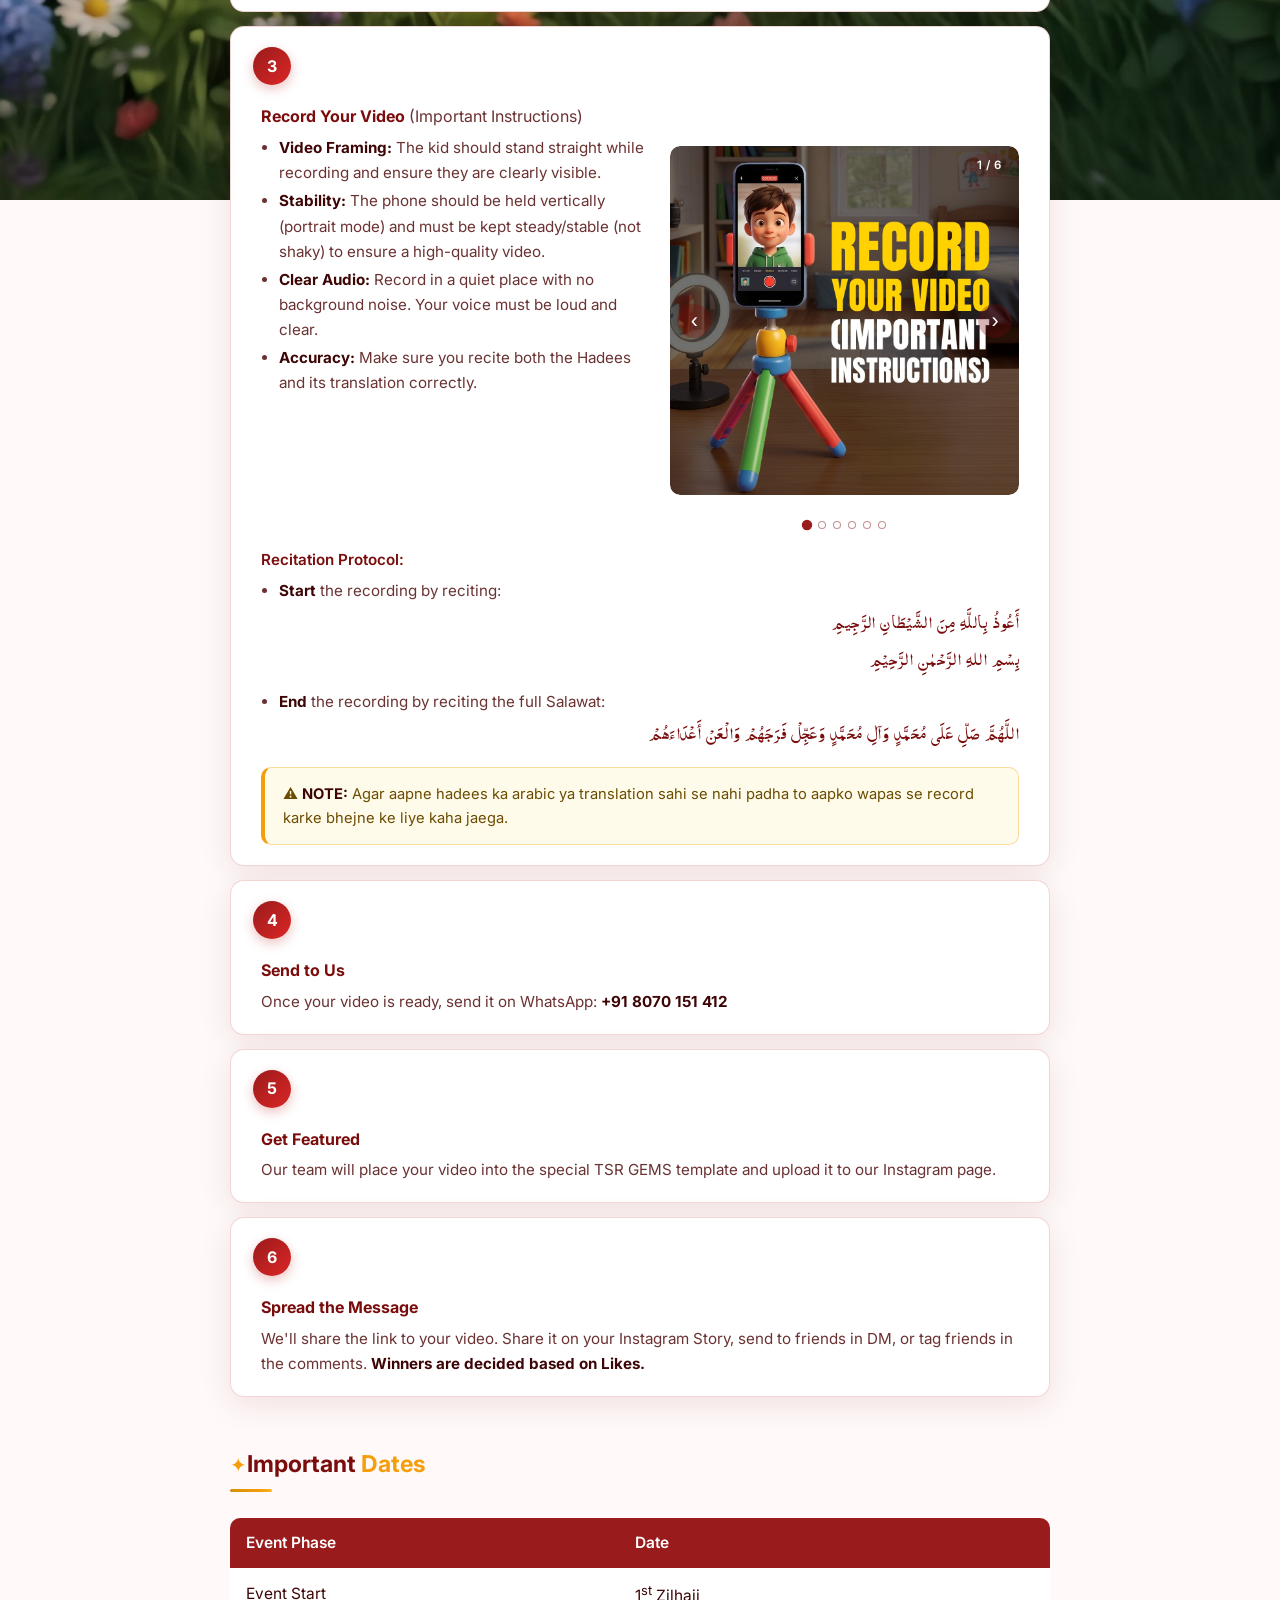
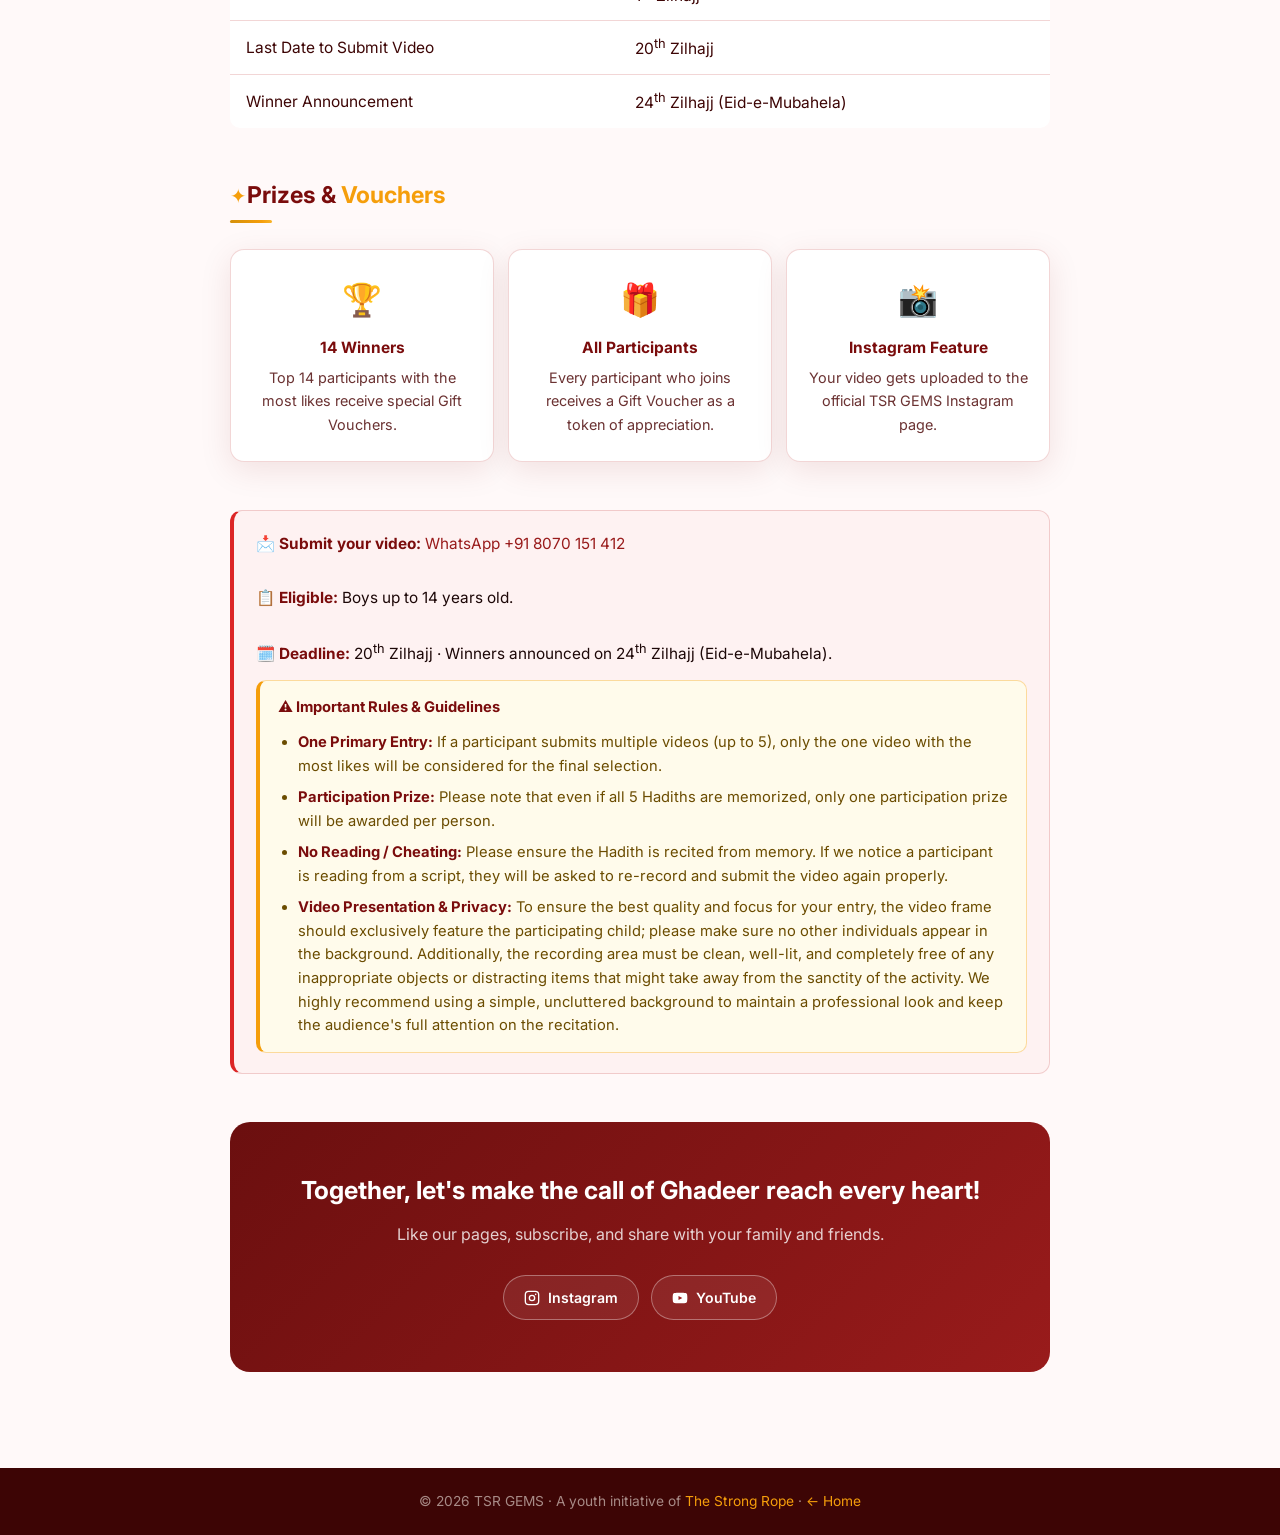
==== commit 9617b76e: "Sync carousel layout and refinements from tsr-gems - Float carousel right on tablet/desktop with ins" ====
--- a/event-ghadeer.html
+++ b/event-ghadeer.html
@@ -335,6 +335,7 @@
       padding-left: 0.5rem;
       padding-right: 0.5rem;
       width: 100%;
+      overflow: hidden;
     }
 
     .step-body h3 {
@@ -785,7 +786,7 @@
       position: absolute;
       top: 50%;
       transform: translateY(-50%);
-      background: rgba(122, 12, 12, 0.72);
+      background: rgba(122, 12, 12, 0.30);
       color: #fff;
       border: none;
       border-radius: 50%;
@@ -795,7 +796,7 @@
       line-height: 1;
       cursor: pointer;
       z-index: 10;
-      display: flex;
+      display: none;
       align-items: center;
       justify-content: center;
       transition: background 0.15s;
@@ -805,23 +806,36 @@
 
     .instr-btn:hover,
     .instr-btn:focus {
-      background: rgba(122, 12, 12, 0.92);
+      background: rgba(122, 12, 12, 0.50);
       outline: none;
     }
 
-    .instr-prev { left: 7px; }
-    .instr-next { right: 7px; }
+    @media (min-width: 1024px) {
+      .instr-btn {
+        display: flex;
+      }
+    }
+
+    .instr-prev {
+      left: 7px;
+    }
+
+    .instr-next {
+      right: 7px;
+    }
+
+    .instr-wrap {
+      position: relative;
+    }
 
     .instr-dots {
-      position: absolute;
-      bottom: 9px;
-      left: 0;
-      right: 0;
       display: flex;
       justify-content: center;
       gap: 7px;
+      padding: 8px 0 2px;
       pointer-events: none;
     }
+
 
     .instr-dot {
       width: 8px;
@@ -846,7 +860,7 @@
       position: absolute;
       top: 8px;
       right: 10px;
-      background: rgba(122, 12, 12, 0.65);
+      background: rgba(122, 12, 12, 0.15);
       color: #fff;
       font-size: 0.72rem;
       font-weight: 600;
@@ -854,6 +868,18 @@
       border-radius: 999px;
       letter-spacing: 0.04em;
       pointer-events: none;
+    }
+
+    @media (min-width: 640px) {
+      .instr-wrap {
+        float: right;
+        width: 46%;
+        margin: 0 0 16px 24px;
+      }
+
+      .recitation-protocol-heading {
+        clear: both;
+      }
     }
 
     /* Section label sparkle prefix */
@@ -1172,17 +1198,26 @@
           <div class="step-body">
             <h3>Record Your Video <span style="font-weight:400;color:var(--muted);">(Important Instructions)</span></h3>
 
-            <div class="instr-carousel" id="instrCarousel" aria-label="Video recording instructions slideshow">
-              <div class="instr-track" id="instrTrack" role="list">
-                <div class="instr-slide" role="listitem"><img src="assets/images/instructions/instr-1.jpg" alt="Instruction 1 of 6" loading="lazy" /></div>
-                <div class="instr-slide" role="listitem"><img src="assets/images/instructions/instr-2.jpg" alt="Instruction 2 of 6" loading="lazy" /></div>
-                <div class="instr-slide" role="listitem"><img src="assets/images/instructions/instr-3.jpg" alt="Instruction 3 of 6" loading="lazy" /></div>
-                <div class="instr-slide" role="listitem"><img src="assets/images/instructions/instr-4.jpg" alt="Instruction 4 of 6" loading="lazy" /></div>
-                <div class="instr-slide" role="listitem"><img src="assets/images/instructions/instr-5.jpg" alt="Instruction 5 of 6" loading="lazy" /></div>
-                <div class="instr-slide" role="listitem"><img src="assets/images/instructions/instr-6.jpg" alt="Instruction 6 of 6" loading="lazy" /></div>
+            <div class="instr-wrap">
+              <div class="instr-carousel" id="instrCarousel" aria-label="Video recording instructions slideshow">
+                <div class="instr-track" id="instrTrack" role="list">
+                  <div class="instr-slide" role="listitem"><img src="assets/images/instructions/instr-1.jpg"
+                      alt="Instruction 1 of 6" loading="lazy" /></div>
+                  <div class="instr-slide" role="listitem"><img src="assets/images/instructions/instr-2.jpg"
+                      alt="Instruction 2 of 6" loading="lazy" /></div>
+                  <div class="instr-slide" role="listitem"><img src="assets/images/instructions/instr-3.jpg"
+                      alt="Instruction 3 of 6" loading="lazy" /></div>
+                  <div class="instr-slide" role="listitem"><img src="assets/images/instructions/instr-4.jpg"
+                      alt="Instruction 4 of 6" loading="lazy" /></div>
+                  <div class="instr-slide" role="listitem"><img src="assets/images/instructions/instr-5.jpg"
+                      alt="Instruction 5 of 6" loading="lazy" /></div>
+                  <div class="instr-slide" role="listitem"><img src="assets/images/instructions/instr-6.jpg"
+                      alt="Instruction 6 of 6" loading="lazy" /></div>
+                </div>
+                <button class="instr-btn instr-prev" id="instrPrev" aria-label="Previous instruction">&#8249;</button>
+                <button class="instr-btn instr-next" id="instrNext" aria-label="Next instruction">&#8250;</button>
+                <div class="instr-counter" id="instrCounter" aria-live="polite">1 / 6</div>
               </div>
-              <button class="instr-btn instr-prev" id="instrPrev" aria-label="Previous instruction">&#8249;</button>
-              <button class="instr-btn instr-next" id="instrNext" aria-label="Next instruction">&#8250;</button>
               <div class="instr-dots" id="instrDots" role="tablist" aria-label="Slide indicators">
                 <button class="instr-dot active" role="tab" aria-label="Slide 1" aria-selected="true"></button>
                 <button class="instr-dot" role="tab" aria-label="Slide 2" aria-selected="false"></button>
@@ -1191,7 +1226,6 @@
                 <button class="instr-dot" role="tab" aria-label="Slide 5" aria-selected="false"></button>
                 <button class="instr-dot" role="tab" aria-label="Slide 6" aria-selected="false"></button>
               </div>
-              <div class="instr-counter" id="instrCounter" aria-live="polite">1 / 6</div>
             </div>
 
             <ul>
@@ -1203,7 +1237,8 @@
                 loud and clear.</li>
               <li><strong>Accuracy:</strong> Make sure you recite both the Hadees and its translation correctly.</li>
             </ul>
-            <p style="margin-top:14px;font-weight:600;color:var(--red-deep);">Recitation Protocol:</p>
+            <p class="recitation-protocol-heading" style="margin-top:14px;font-weight:600;color:var(--red-deep);">
+              Recitation Protocol:</p>
             <ul>
               <li><strong>Start</strong> the recording by reciting:<br />
                 <span
@@ -1412,16 +1447,17 @@
         if (counter) counter.textContent = (cur + 1) + ' / ' + TOTAL;
       }
 
-      function start() {
-        timer = setInterval(function () { goTo(cur + 1); }, INTERVAL);
-      }
-
       function stop() {
         clearInterval(timer);
         timer = null;
       }
 
-      function reset() { stop(); start(); }
+      function start() {
+        stop();
+        timer = setInterval(function () { goTo(cur + 1); }, INTERVAL);
+      }
+
+      function reset() { start(); }
 
       document.getElementById('instrPrev').addEventListener('click', function () { goTo(cur - 1); reset(); });
       document.getElementById('instrNext').addEventListener('click', function () { goTo(cur + 1); reset(); });
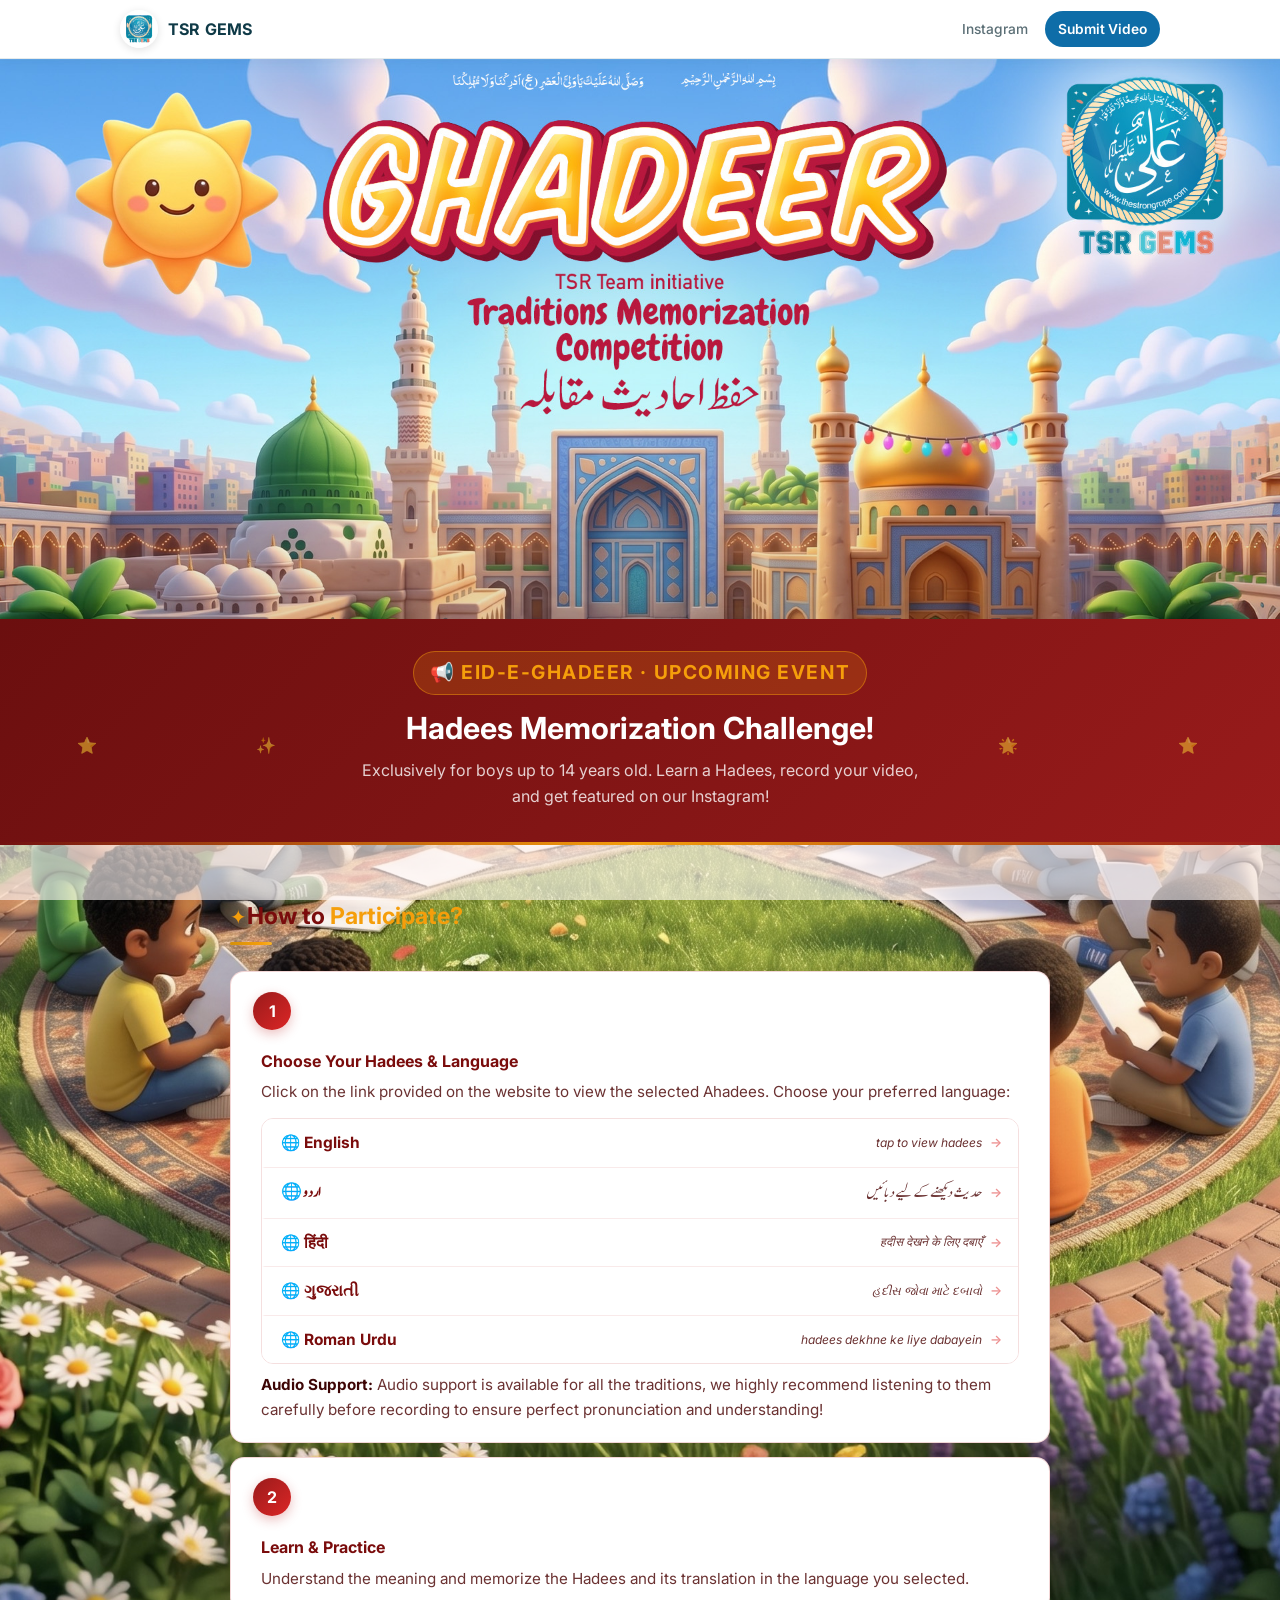
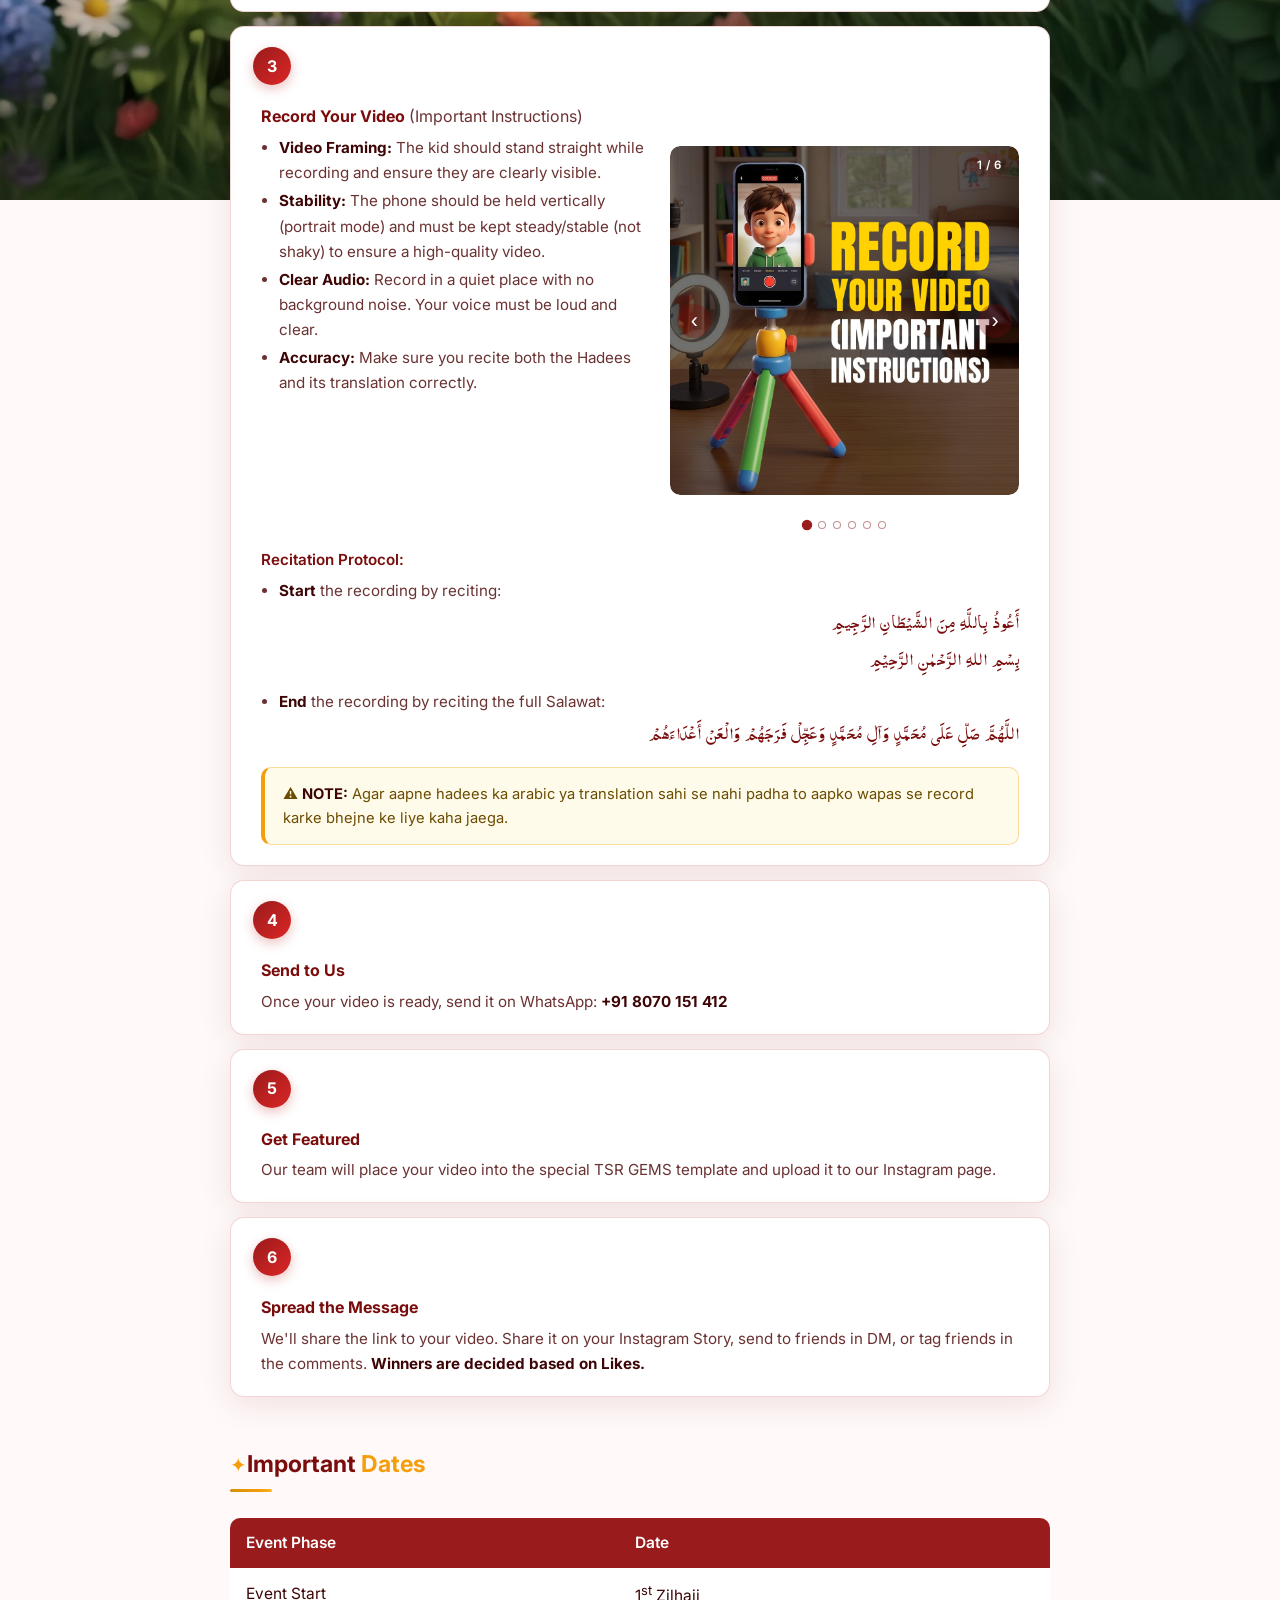
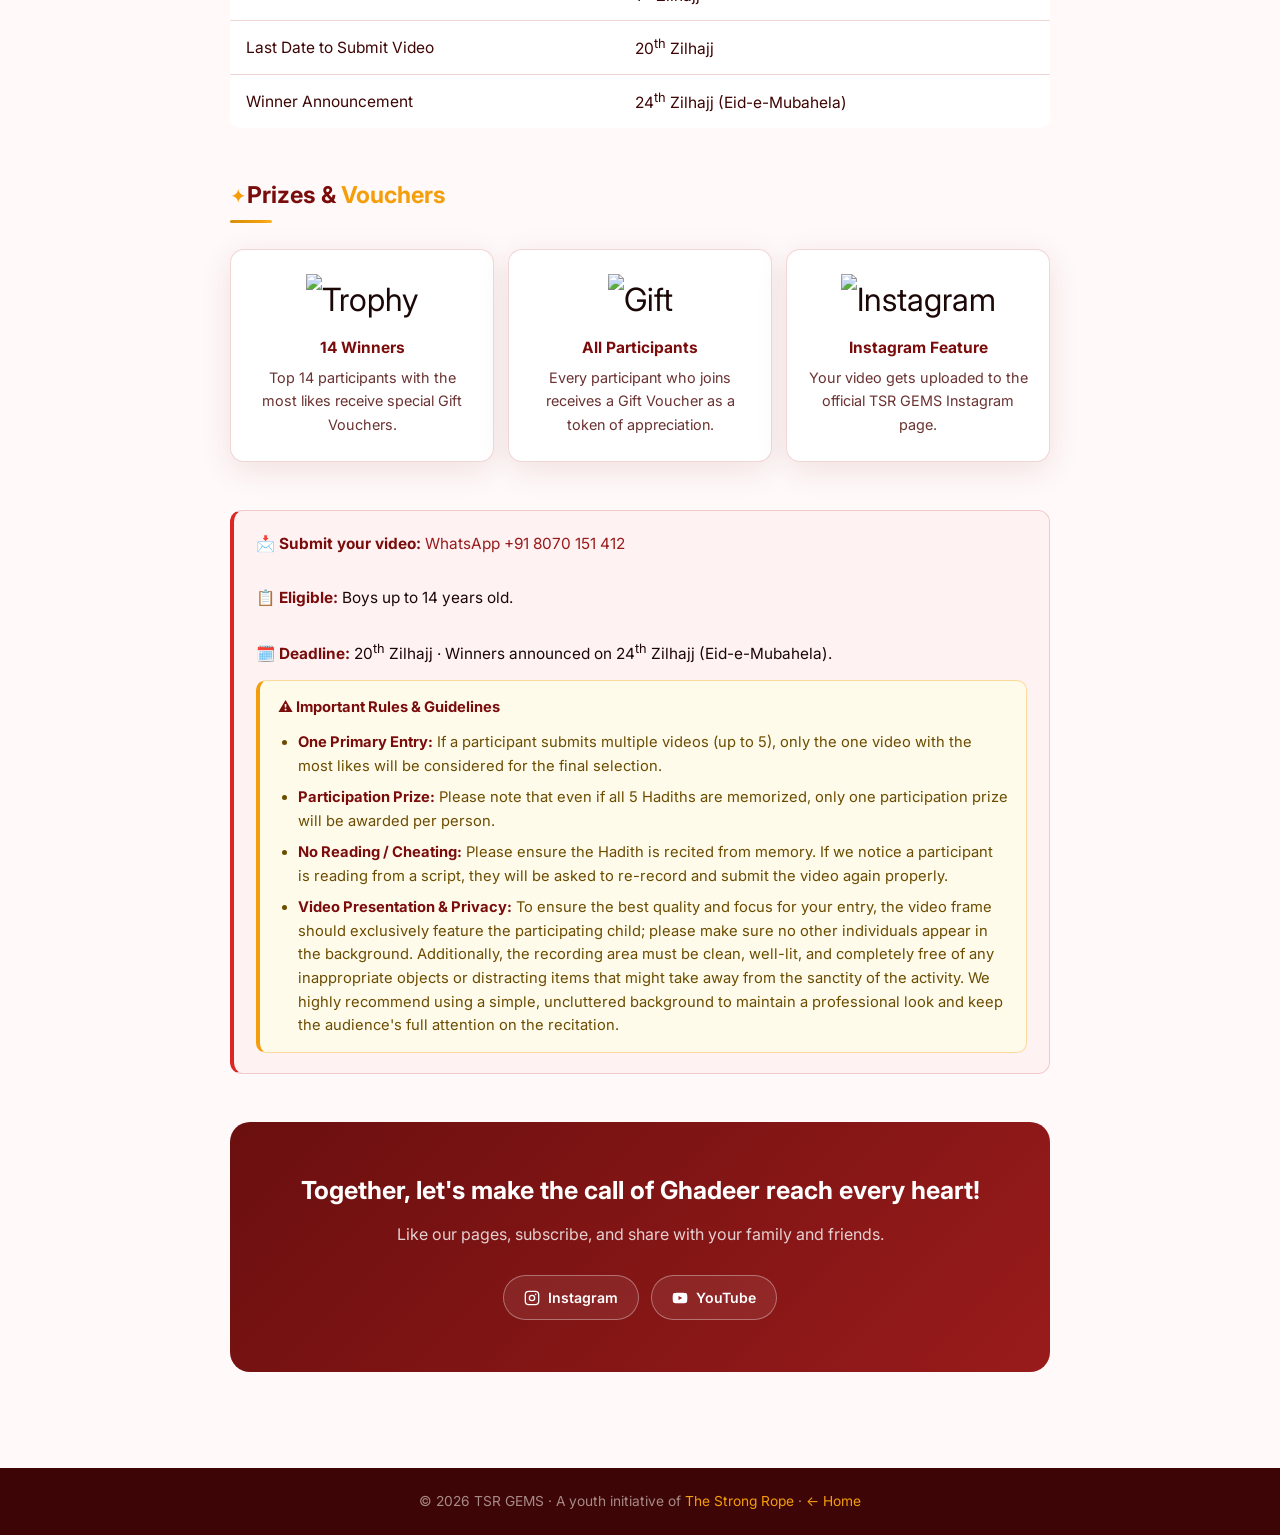
==== commit 38abf328: "Center pills and Join Now button on mobile, increase icon size; replace prize card icons with Tenor " ====
--- a/event-ghadeer.html
+++ b/event-ghadeer.html
@@ -1050,10 +1050,8 @@
 
       .prize-card {
         padding: 20px 16px;
-        display: flex;
         align-items: center;
-        gap: 14px;
-        text-align: left;
+        text-align: center;
       }
 
       .prize-card .p-icon {
@@ -1319,18 +1317,22 @@
       <div class="rule"></div>
       <div class="prizes-grid">
         <div class="prize-card reveal" style="transition-delay:0ms">
-          <span class="p-icon">🏆</span>
+          <span class="p-icon"><img src="https://media.tenor.com/UqQVKN1uA94AAAAj/stalart.gif" alt="Trophy"
+              style="width:2.4rem;height:2.4rem;object-fit:contain;" /></span>
           <h3>14 Winners</h3>
           <p>Top 14 participants with the most likes receive special Gift Vouchers.</p>
         </div>
         <div class="prize-card reveal" style="transition-delay:100ms">
-          <span class="p-icon">🎁</span>
+          <span class="p-icon"><img src="https://media.tenor.com/QYkC1yY2Bk4AAAAi/surprise-hello.gif" alt="Gift"
+              style="width:2.4rem;height:2.4rem;object-fit:contain;" /></span>
           <h3>All Participants</h3>
           <p>Every participant who joins receives a Gift Voucher as a token of appreciation.</p>
         </div>
         <div class="prize-card reveal" style="transition-delay:200ms">
-          <span class="p-icon">📸</span>
+          <span class="p-icon"><img src="https://media.tenor.com/QsaxvK8W_AoAAAAj/araslot-instagram.gif" alt="Instagram"
+              style="width:2.4rem;height:2.4rem;object-fit:contain;" /></span>
           <h3>Instagram Feature</h3>
+
           <p>Your video gets uploaded to the official TSR GEMS Instagram page.</p>
         </div>
       </div>
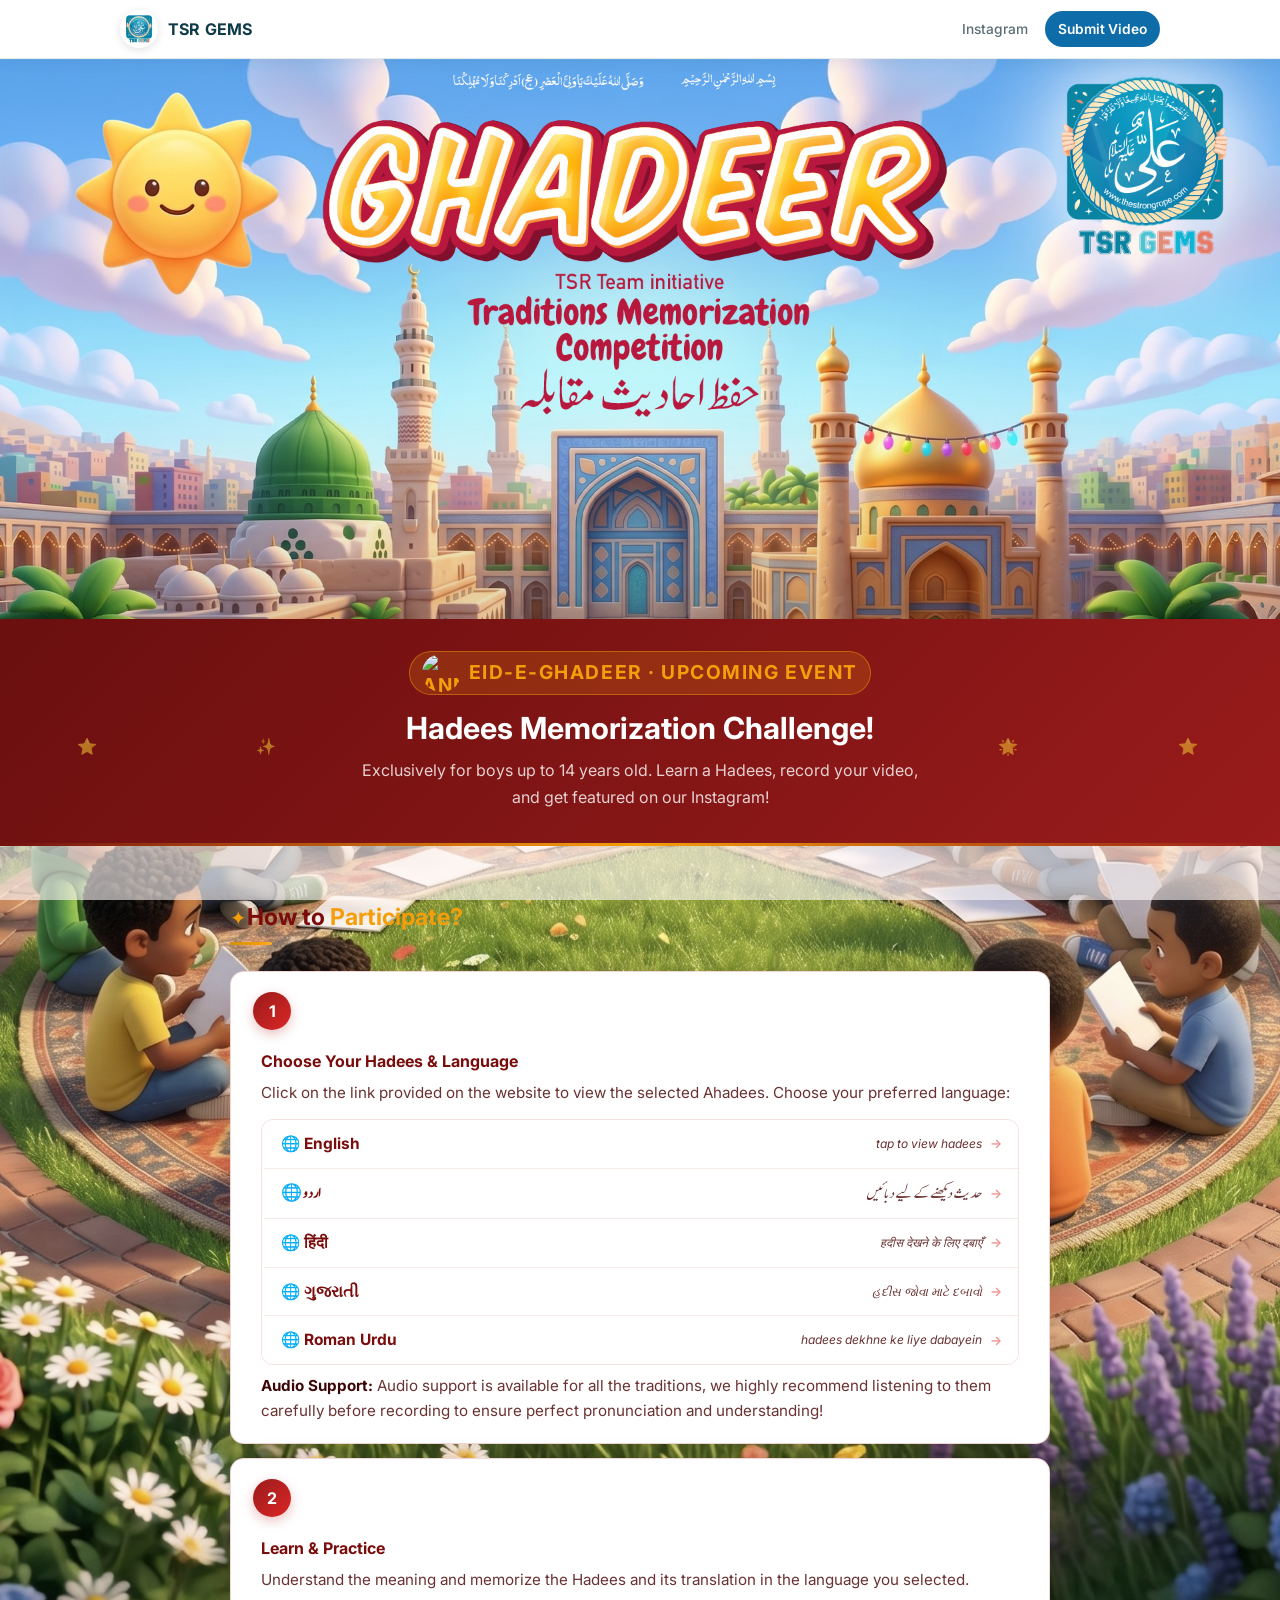
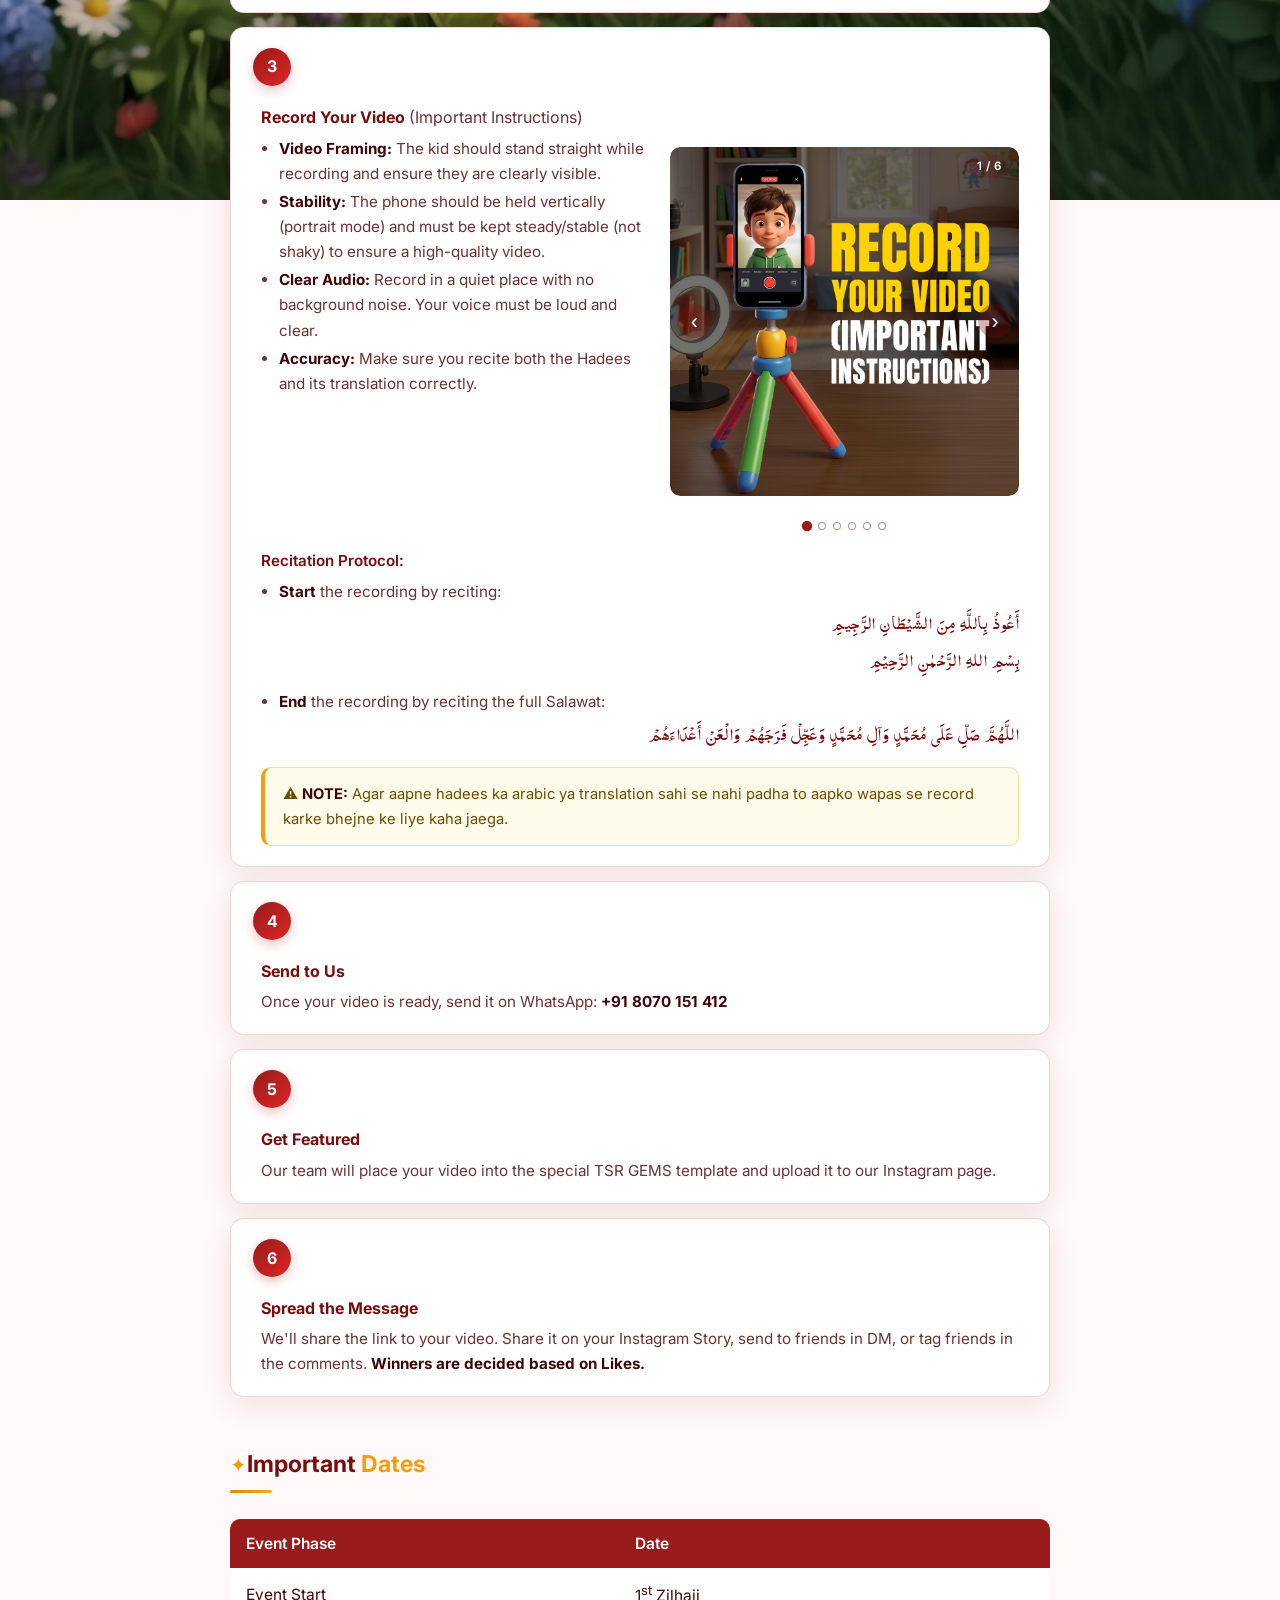
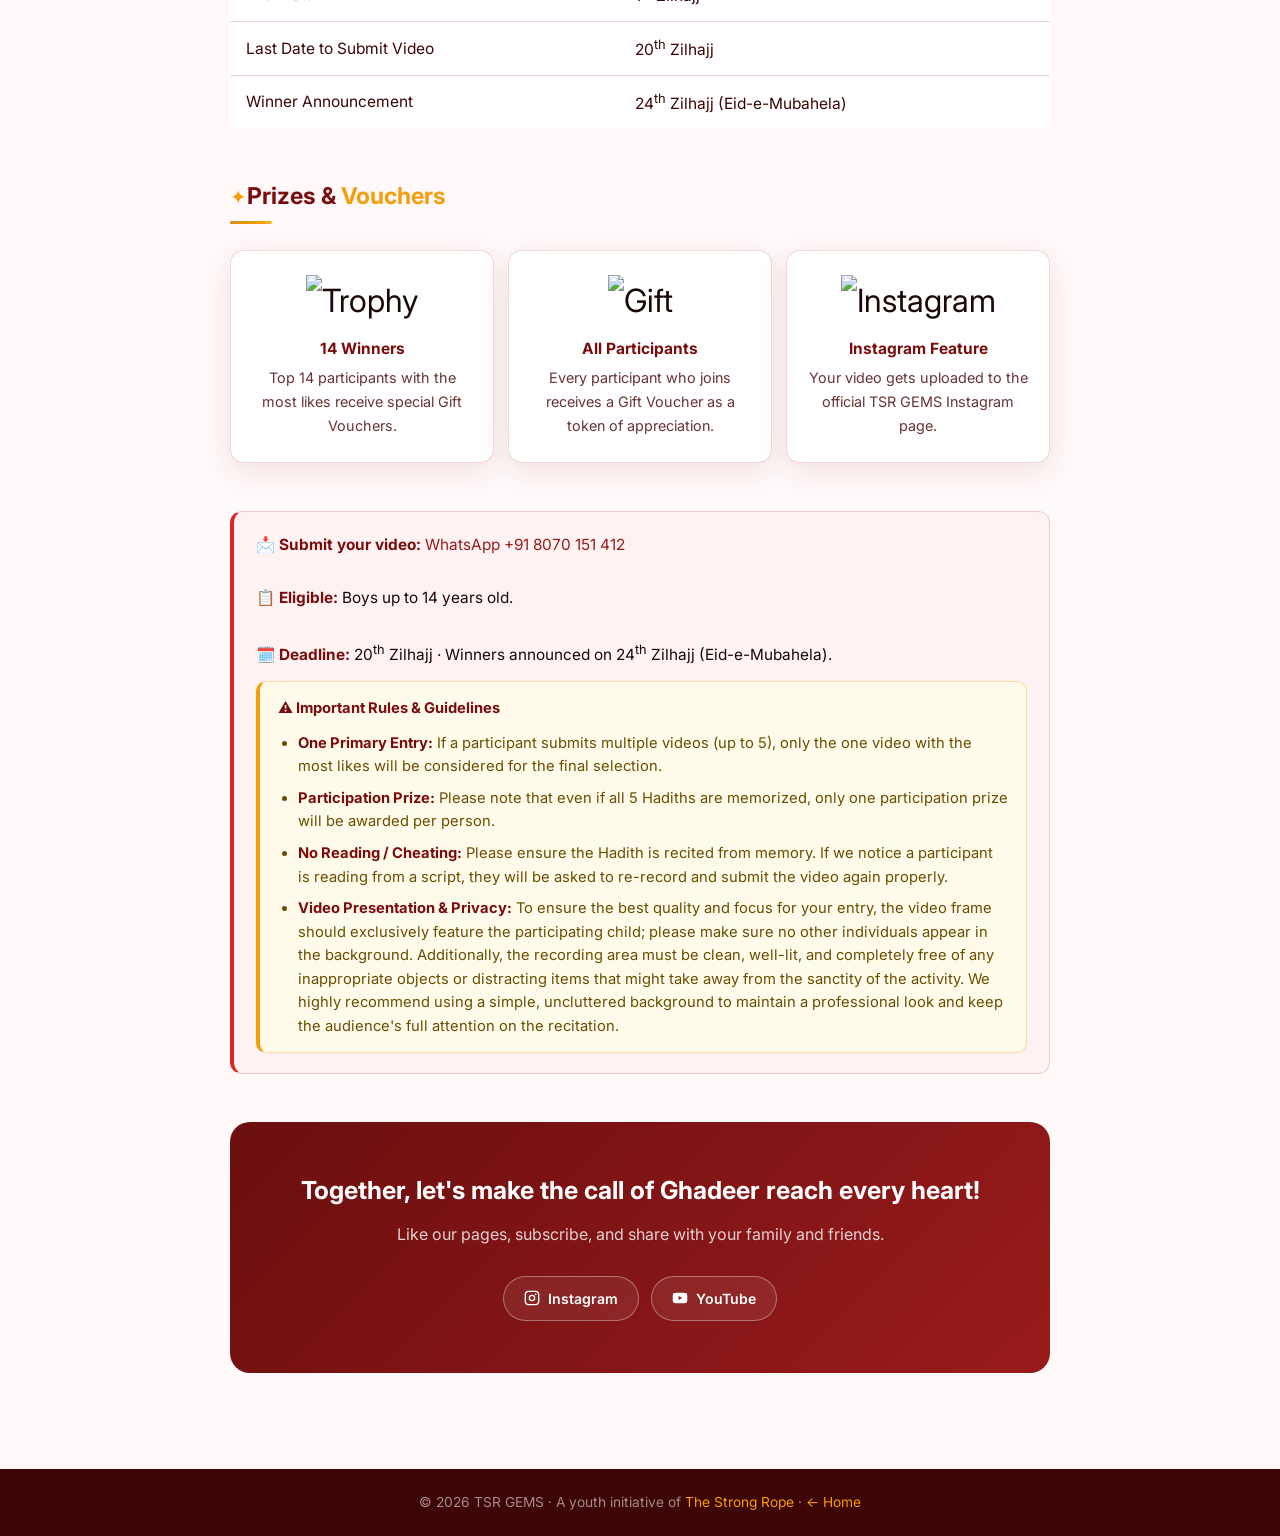
==== commit f13d1278: "Replace world emoji with translate GIF on lang badges; add announcement GIF to hero badge and nav; c" ====
--- a/event-ghadeer.html
+++ b/event-ghadeer.html
@@ -235,7 +235,7 @@
       background: rgba(245, 158, 11, 0.18);
       border: 1px solid rgba(245, 158, 11, 0.45);
       color: var(--gold);
-      padding: 5px 16px;
+      padding: 2px 12px;
       border-radius: 999px;
       font-size: 1.2rem;
       font-weight: 700;
@@ -1115,7 +1115,7 @@
     <span class="hstar" style="--x:78%;--delay:0.5s">🌟</span>
     <span class="hstar" style="--x:92%;--delay:1.8s">⭐</span>
     <div class="container">
-      <div class="hero-badge">📢 Eid-e-Ghadeer · Upcoming Event</div>
+      <div class="hero-badge" style="display:inline-flex;align-items:center;gap:8px;"><img src="https://media1.tenor.com/m/j4hTU7I8mFEAAAAC/announcement.gif" alt="Announcement" style="width:2.4rem;height:2.4rem;object-fit:contain;border-radius:20px;" /> Eid-e-Ghadeer · Upcoming Event</div>
       <h1 class="hero-title">Hadees Memorization Challenge!</h1>
       <p class="hero-sub">Exclusively for boys up to 14 years old. Learn a Hadees, record your video, and get featured
         on our Instagram!</p>
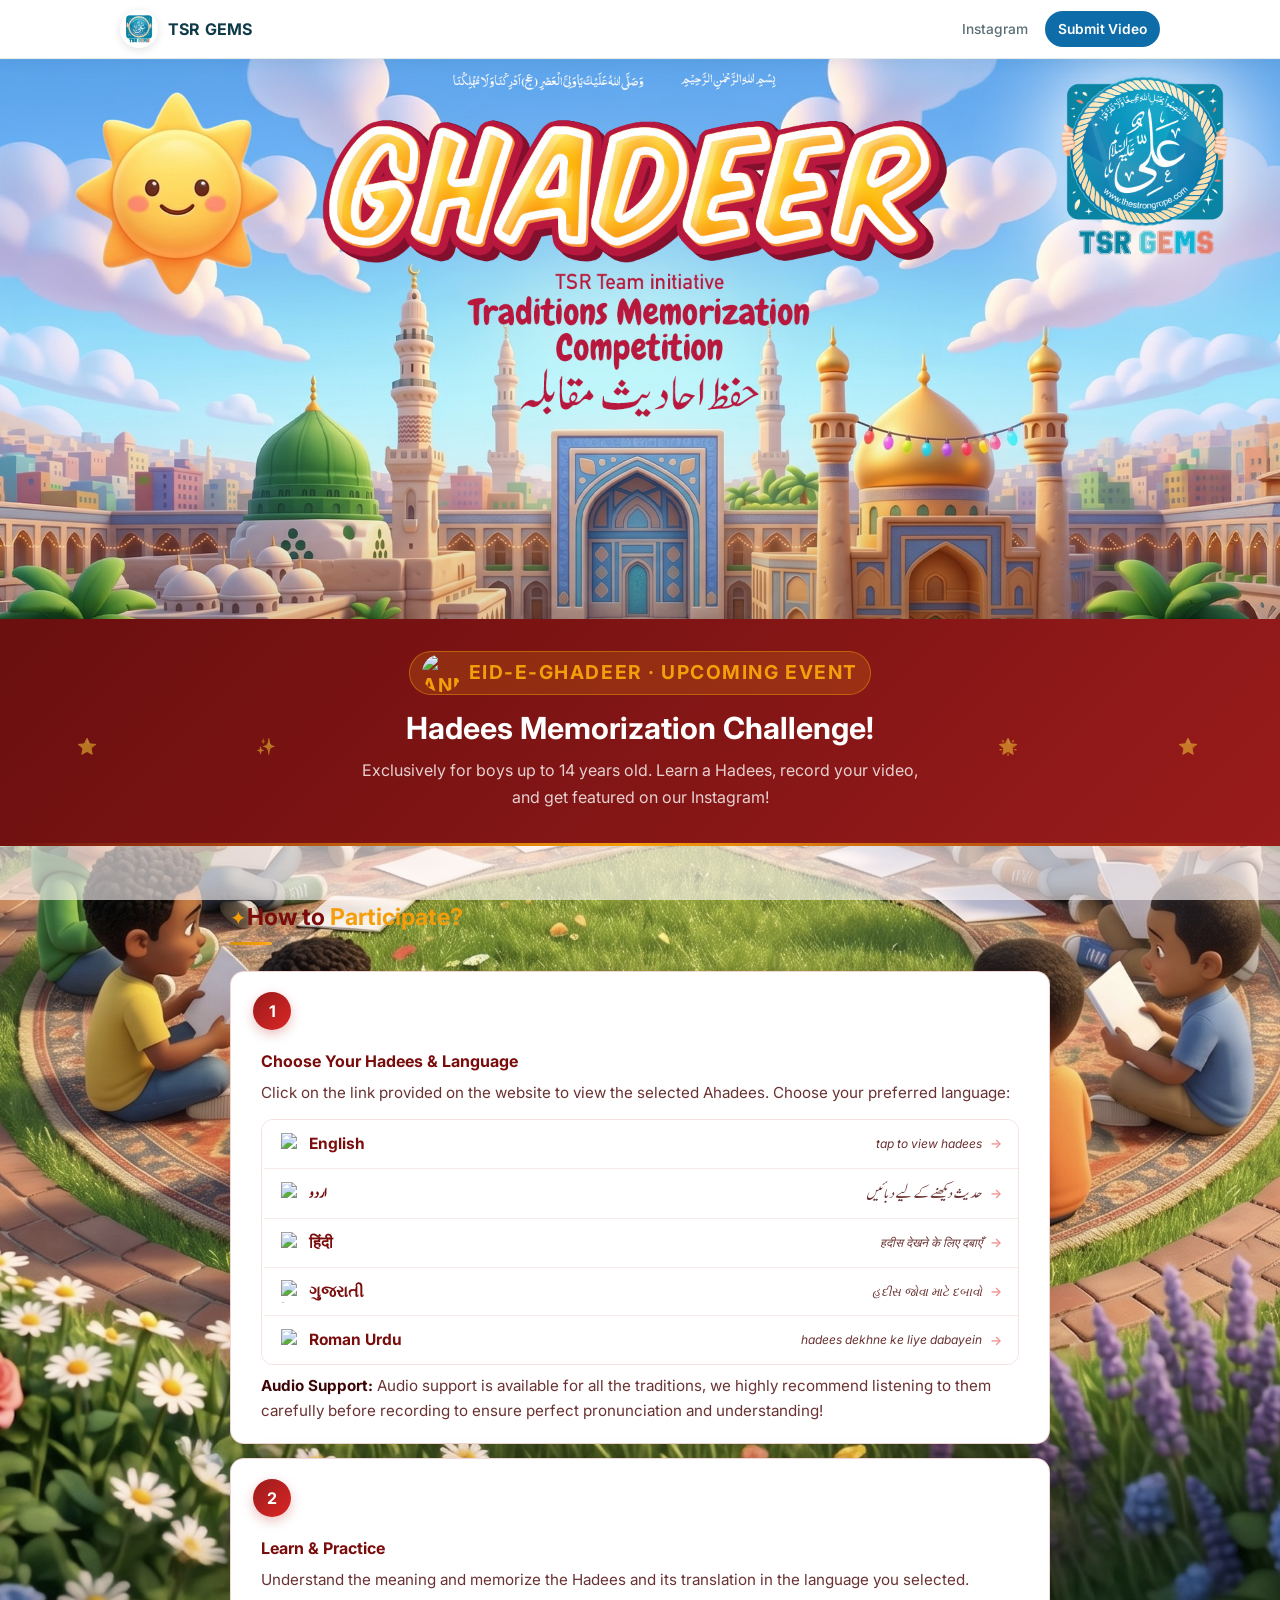
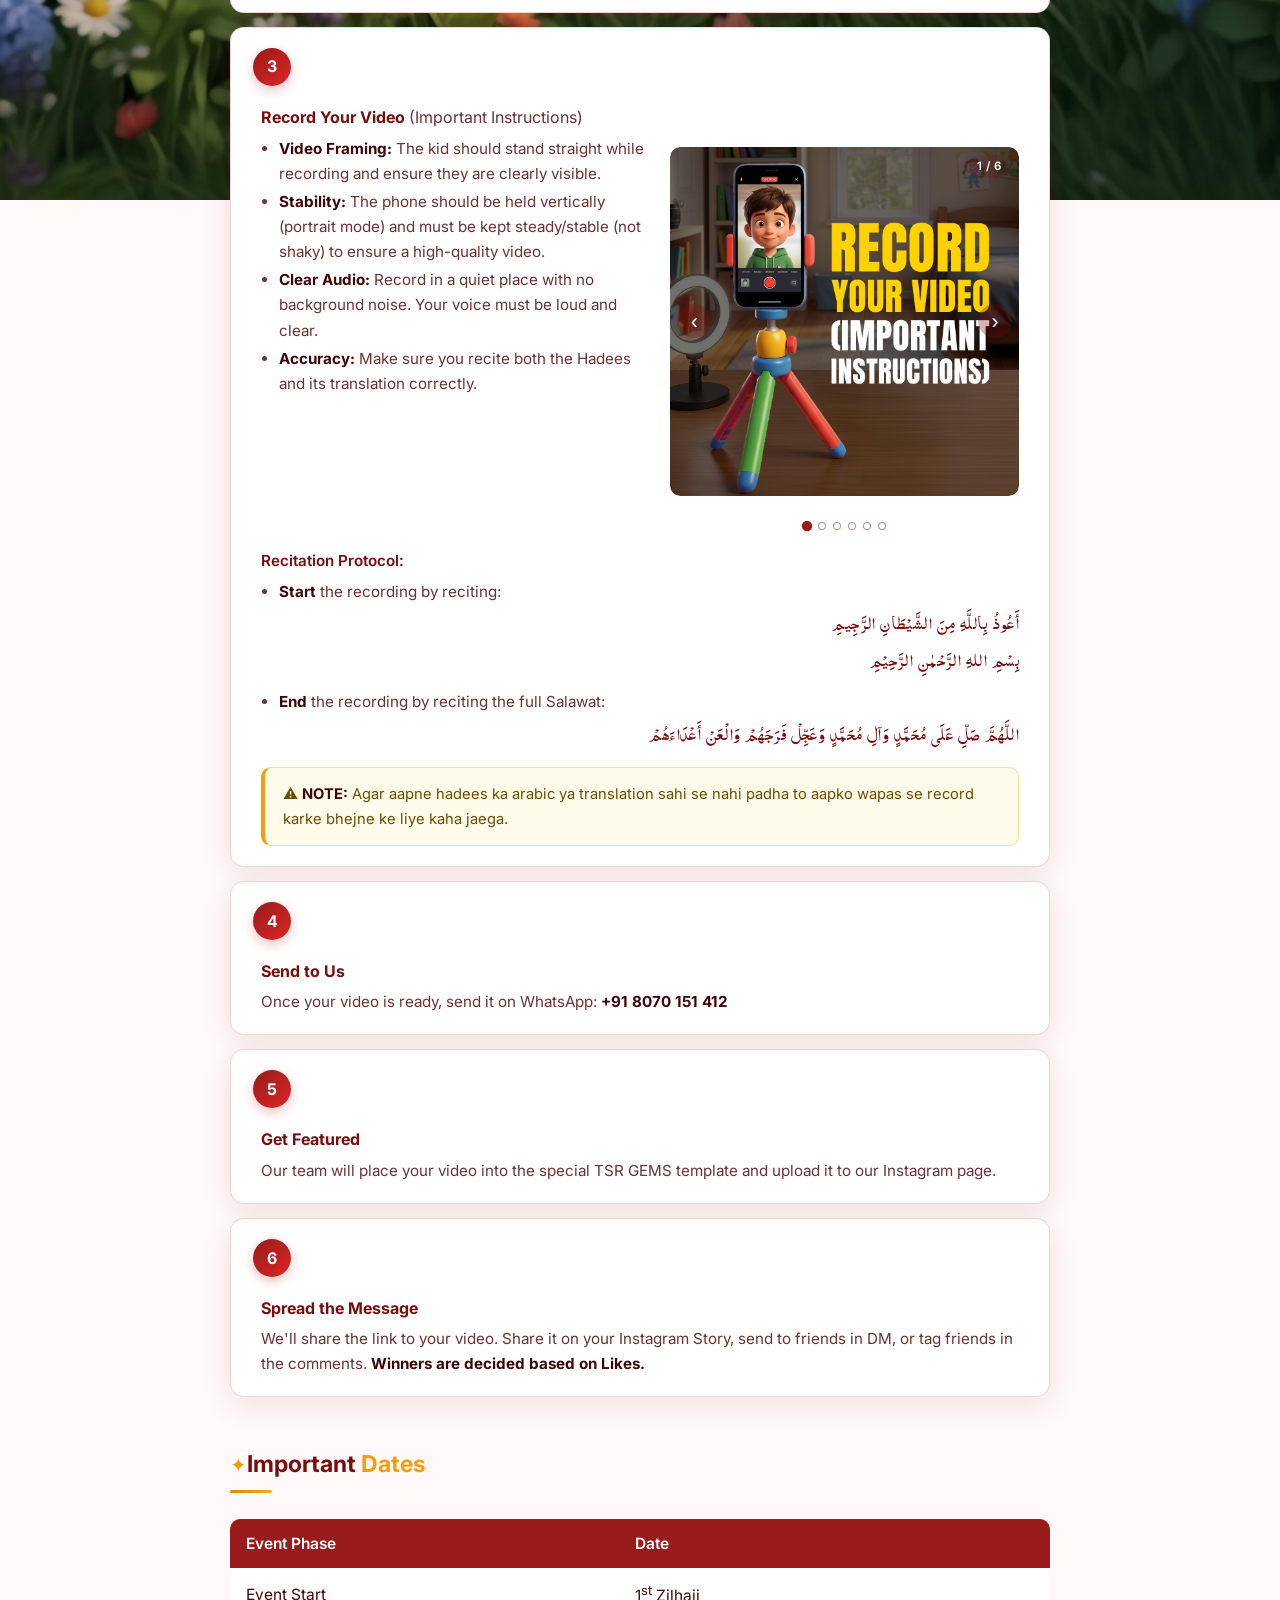
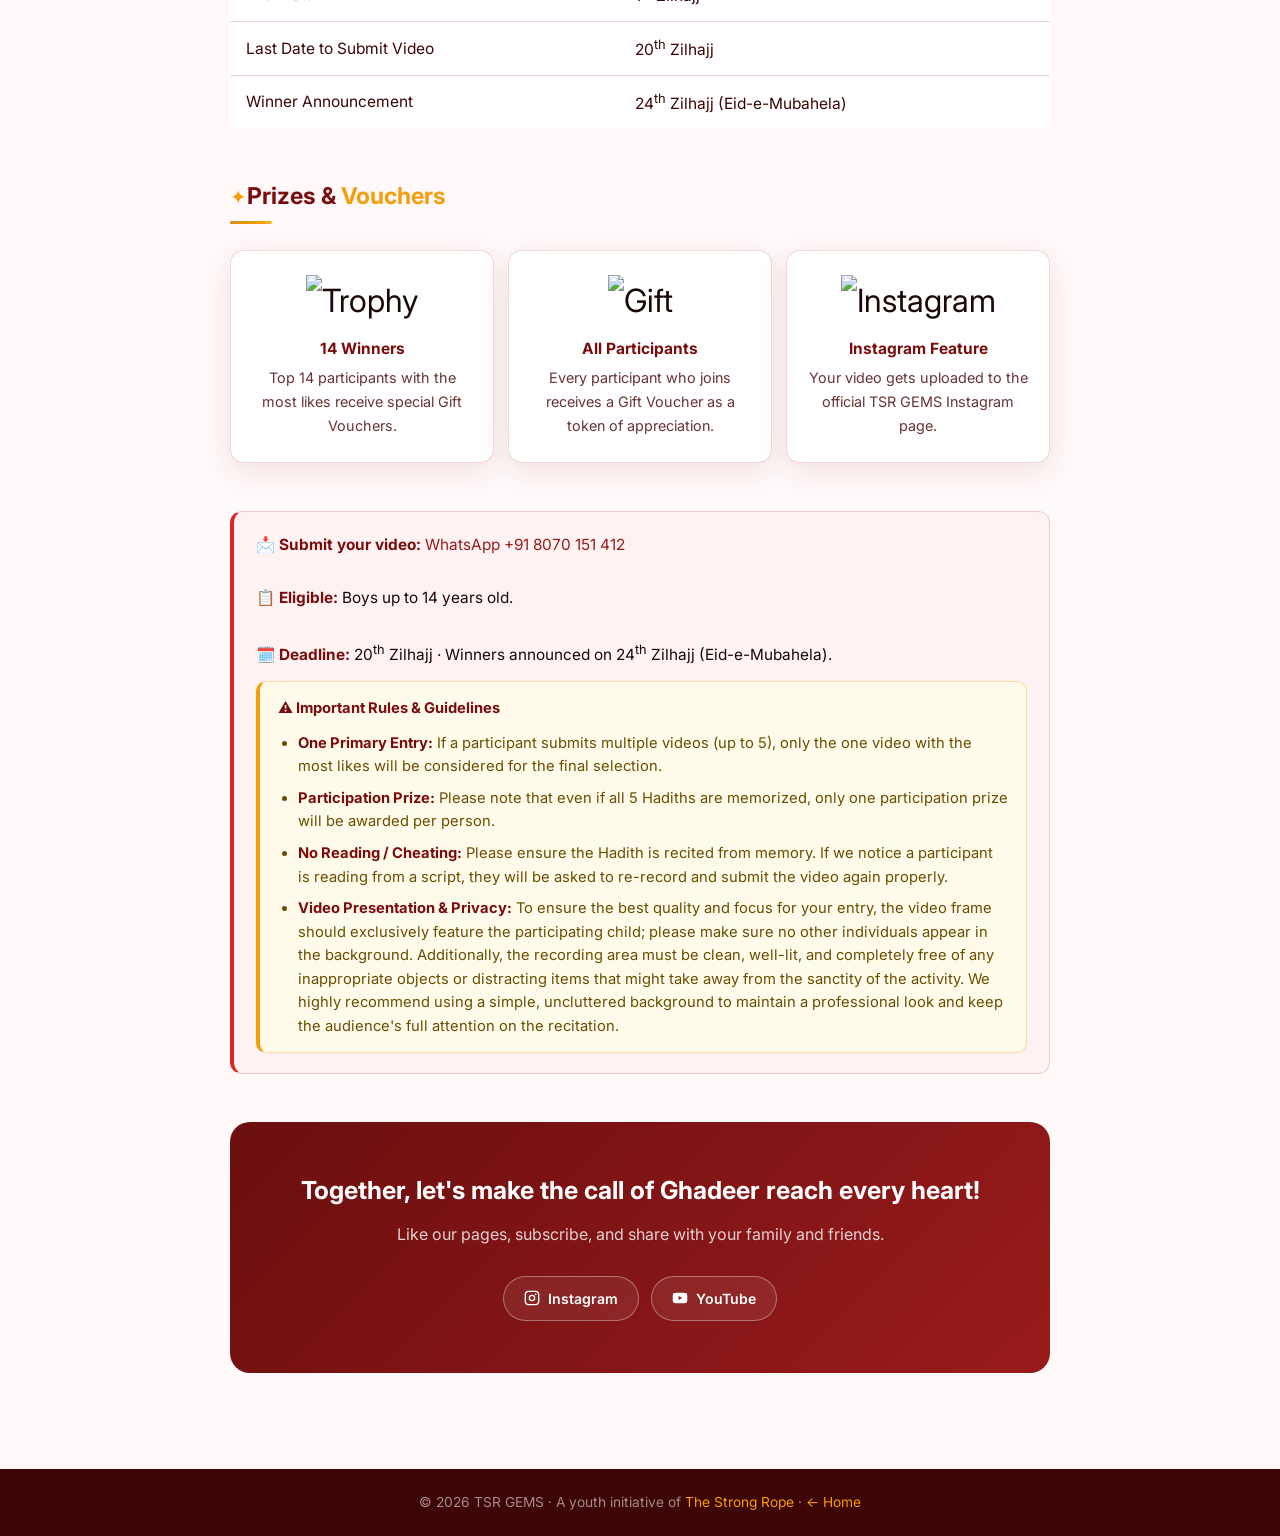
==== commit aff337d3: "Replace world emoji with translate GIF in language selection buttons" ====
--- a/event-ghadeer.html
+++ b/event-ghadeer.html
@@ -415,6 +415,9 @@
 
     .lang-btn-name {
       font-weight: 700;
+      display: inline-flex;
+      align-items: center;
+      gap: 6px;
     }
 
     .lang-btn-name[lang="ur"],
@@ -1137,7 +1140,7 @@
             </p>
             <div class="lang-links">
               <a class="lang-btn" href="hadees-english.html">
-                <span class="lang-btn-name">🌐 English</span>
+                <span class="lang-btn-name"><img src="https://media.tenor.com/sXP5Vn_VCmYAAAAi/translate-google.gif" alt="Language" style="width:1.4rem;height:1.4rem;object-fit:contain;" /> English</span>
                 <span style="display:flex;align-items:center">
                   <span class="lang-btn-hint">tap to view hadees</span>
                   <span class="lang-btn-arrow">→</span>
@@ -1145,7 +1148,7 @@
                 </span>
               </a>
               <a class="lang-btn" href="hadees-urdu.html">
-                <span class="lang-btn-name" lang="ur">🌐 اردو</span>
+                <span class="lang-btn-name" lang="ur"><img src="https://media.tenor.com/sXP5Vn_VCmYAAAAi/translate-google.gif" alt="Language" style="width:1.4rem;height:1.4rem;object-fit:contain;" /> اردو</span>
                 <span style="display:flex;align-items:center">
                   <span class="lang-btn-hint" lang="ur">حدیث دیکھنے کے لیے دبائیں</span>
                   <span class="lang-btn-arrow">→</span>
@@ -1153,7 +1156,7 @@
                 </span>
               </a>
               <a class="lang-btn" href="hadees-hindi.html">
-                <span class="lang-btn-name">🌐 हिंदी</span>
+                <span class="lang-btn-name"><img src="https://media.tenor.com/sXP5Vn_VCmYAAAAi/translate-google.gif" alt="Language" style="width:1.4rem;height:1.4rem;object-fit:contain;" /> हिंदी</span>
                 <span style="display:flex;align-items:center">
                   <span class="lang-btn-hint">हदीस देखने के लिए दबाएँ</span>
                   <span class="lang-btn-arrow">→</span>
@@ -1161,7 +1164,7 @@
                 </span>
               </a>
               <a class="lang-btn" href="hadees-gujarati.html">
-                <span class="lang-btn-name">🌐 ગુજરાતી</span>
+                <span class="lang-btn-name"><img src="https://media.tenor.com/sXP5Vn_VCmYAAAAi/translate-google.gif" alt="Language" style="width:1.4rem;height:1.4rem;object-fit:contain;" /> ગુજરાતી</span>
                 <span style="display:flex;align-items:center">
                   <span class="lang-btn-hint">હદીસ જોવા માટે દબાવો</span>
                   <span class="lang-btn-arrow">→</span>
@@ -1169,7 +1172,7 @@
                 </span>
               </a>
               <a class="lang-btn" href="hadees-roman-urdu.html">
-                <span class="lang-btn-name">🌐 Roman Urdu</span>
+                <span class="lang-btn-name"><img src="https://media.tenor.com/sXP5Vn_VCmYAAAAi/translate-google.gif" alt="Language" style="width:1.4rem;height:1.4rem;object-fit:contain;" /> Roman Urdu</span>
                 <span style="display:flex;align-items:center">
                   <span class="lang-btn-hint">hadees dekhne ke liye dabayein</span>
                   <span class="lang-btn-arrow">→</span>
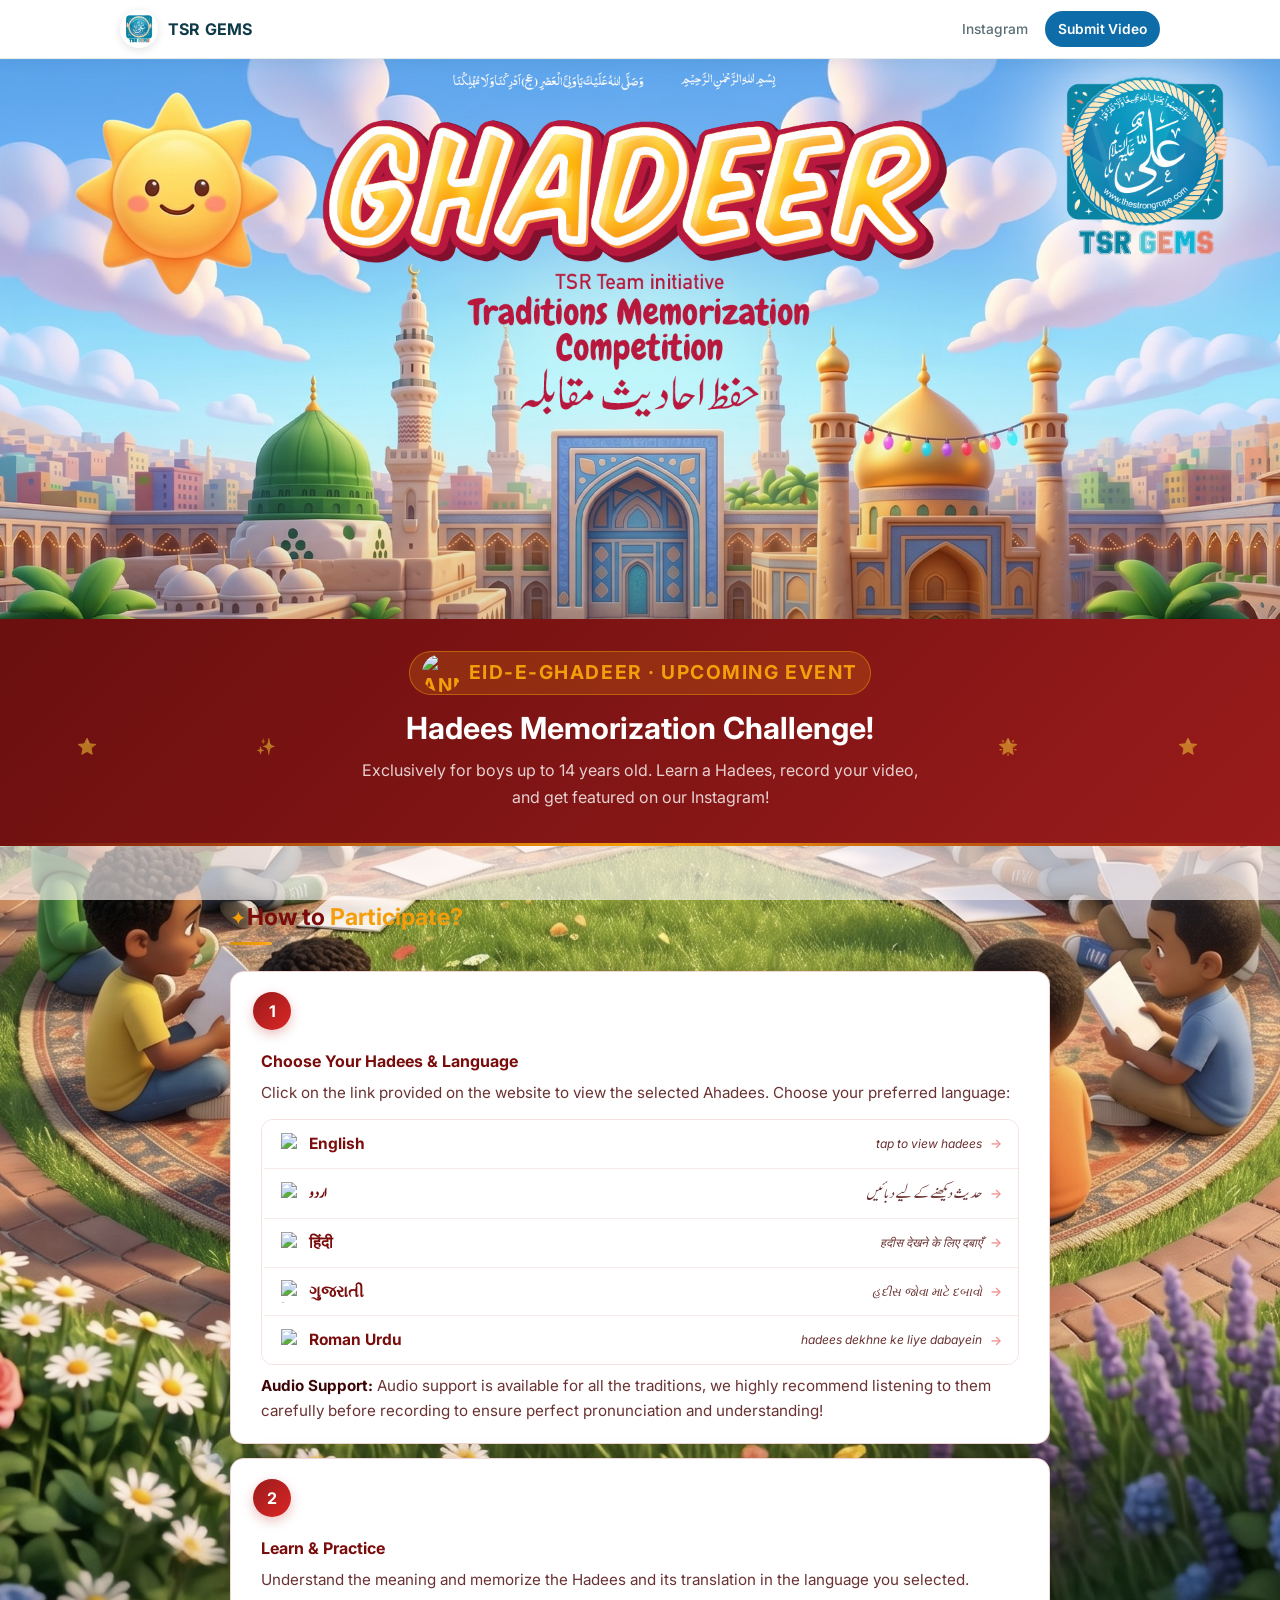
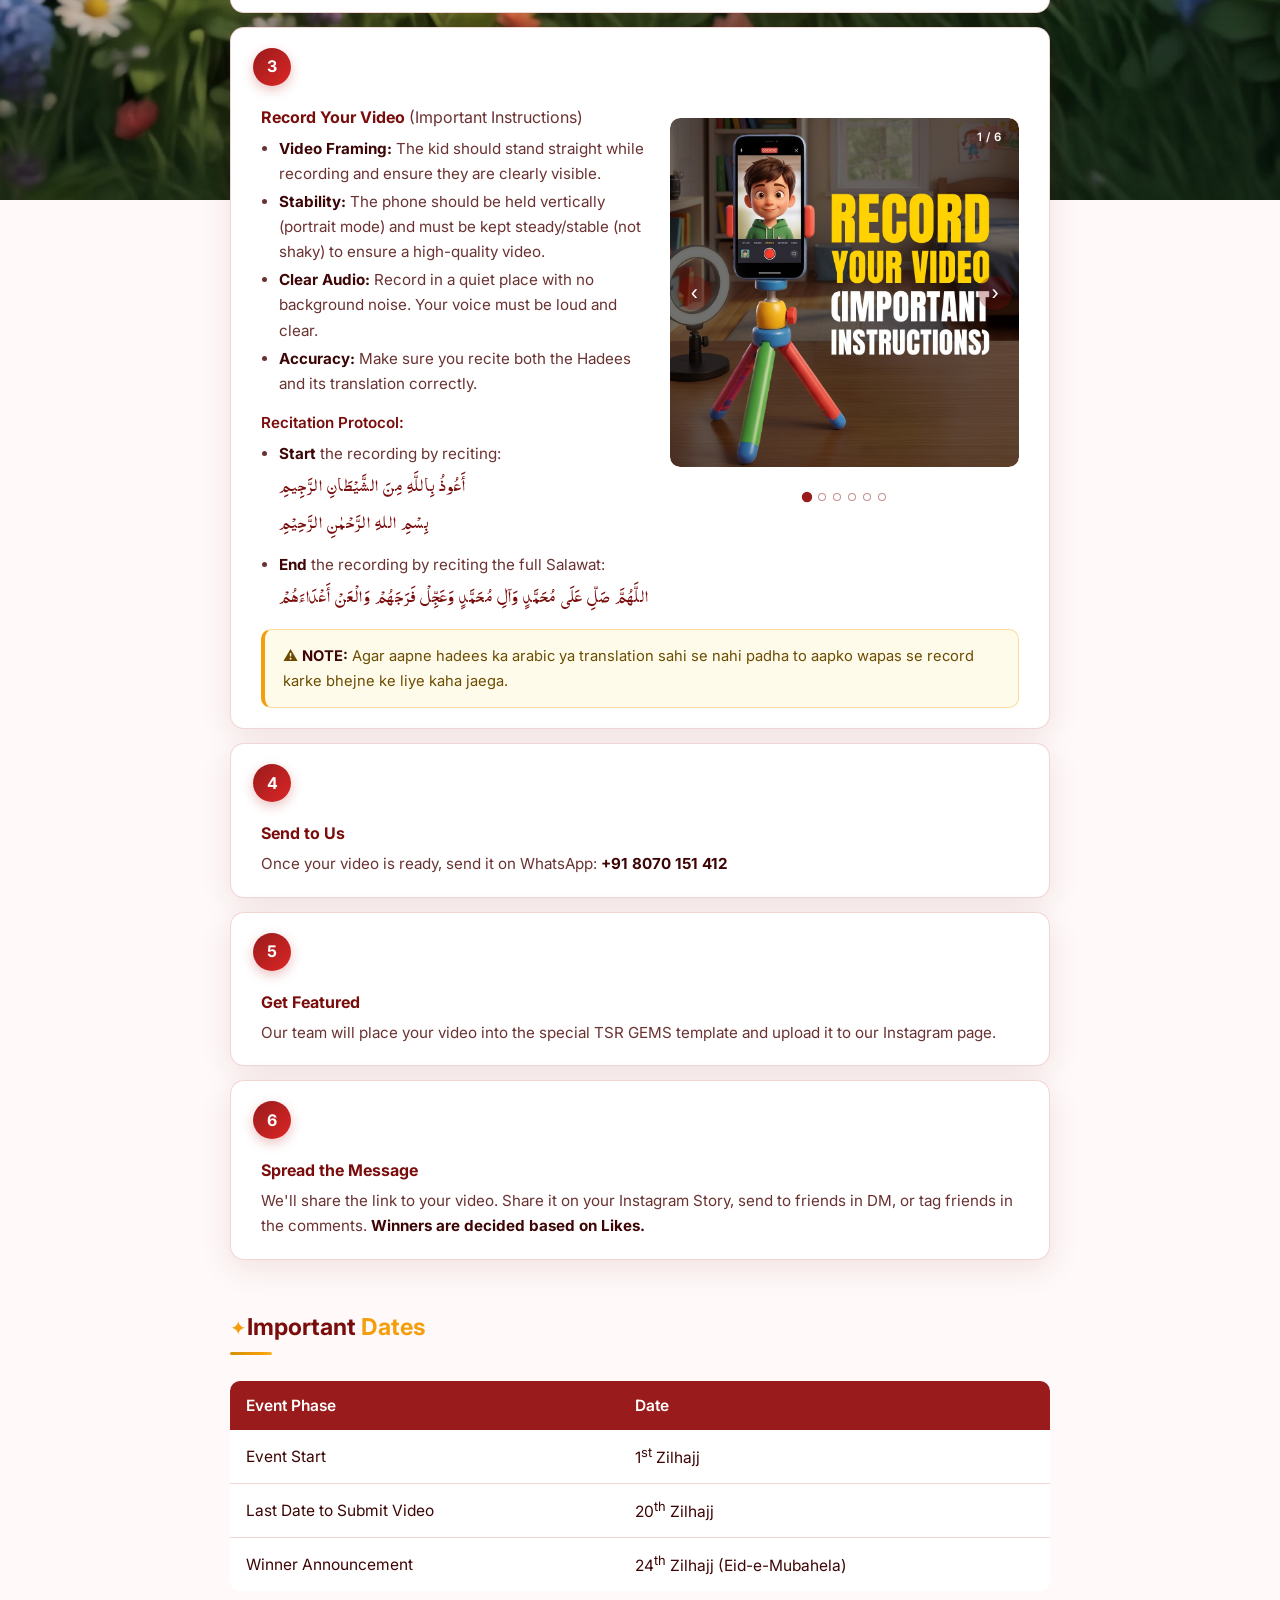
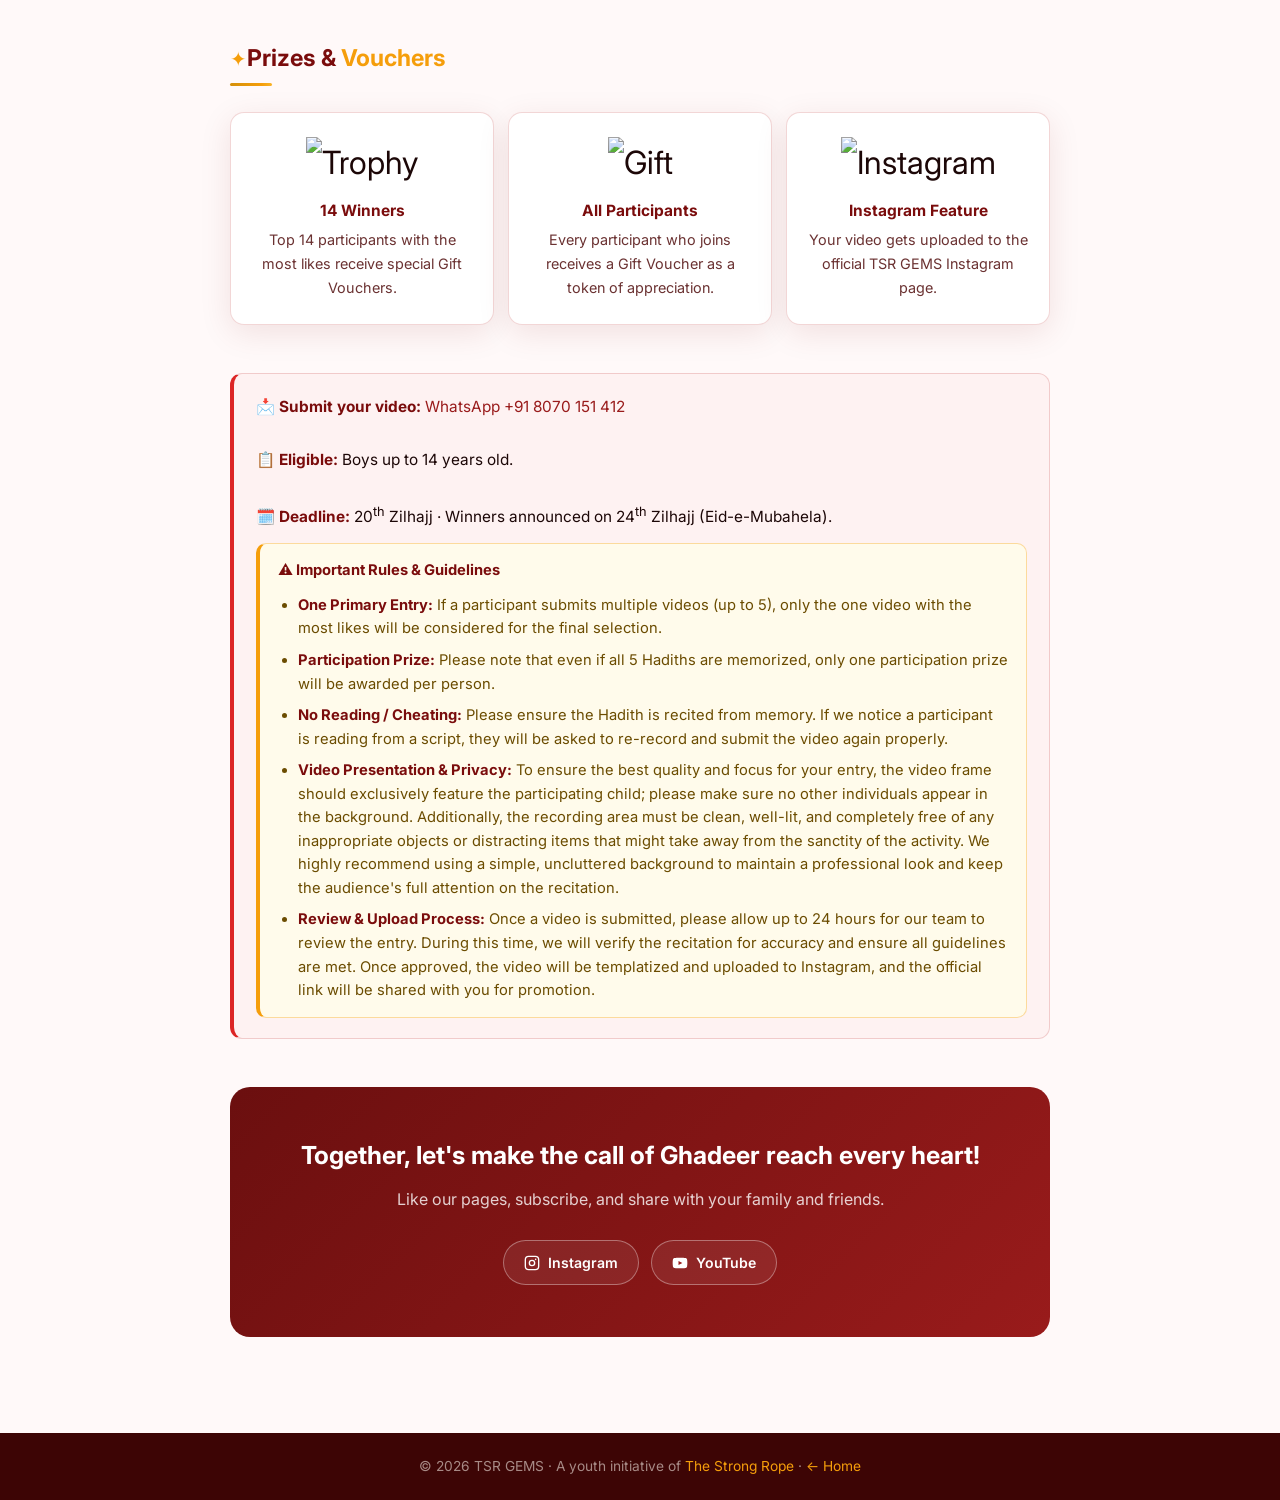
==== commit c7c02d74: "Adjust carousel alignment, remove recitation gap, left-align Arabic text" ====
--- a/event-ghadeer.html
+++ b/event-ghadeer.html
@@ -877,11 +877,7 @@
       .instr-wrap {
         float: right;
         width: 46%;
-        margin: 0 0 16px 24px;
-      }
-
-      .recitation-protocol-heading {
-        clear: both;
+        margin: -1.8rem 0 16px 24px;
       }
     }
 
@@ -1118,7 +1114,10 @@
     <span class="hstar" style="--x:78%;--delay:0.5s">🌟</span>
     <span class="hstar" style="--x:92%;--delay:1.8s">⭐</span>
     <div class="container">
-      <div class="hero-badge" style="display:inline-flex;align-items:center;gap:8px;"><img src="https://media1.tenor.com/m/j4hTU7I8mFEAAAAC/announcement.gif" alt="Announcement" style="width:2.4rem;height:2.4rem;object-fit:contain;border-radius:20px;" /> Eid-e-Ghadeer · Upcoming Event</div>
+      <div class="hero-badge" style="display:inline-flex;align-items:center;gap:8px;"><img
+          src="https://media1.tenor.com/m/j4hTU7I8mFEAAAAC/announcement.gif" alt="Announcement"
+          style="width:2.4rem;height:2.4rem;object-fit:contain;border-radius:20px;" /> Eid-e-Ghadeer · Upcoming Event
+      </div>
       <h1 class="hero-title">Hadees Memorization Challenge!</h1>
       <p class="hero-sub">Exclusively for boys up to 14 years old. Learn a Hadees, record your video, and get featured
         on our Instagram!</p>
@@ -1140,7 +1139,8 @@
             </p>
             <div class="lang-links">
               <a class="lang-btn" href="hadees-english.html">
-                <span class="lang-btn-name"><img src="https://media.tenor.com/sXP5Vn_VCmYAAAAi/translate-google.gif" alt="Language" style="width:1.4rem;height:1.4rem;object-fit:contain;" /> English</span>
+                <span class="lang-btn-name"><img src="https://media.tenor.com/sXP5Vn_VCmYAAAAi/translate-google.gif"
+                    alt="Language" style="width:1.4rem;height:1.4rem;object-fit:contain;" /> English</span>
                 <span style="display:flex;align-items:center">
                   <span class="lang-btn-hint">tap to view hadees</span>
                   <span class="lang-btn-arrow">→</span>
@@ -1148,7 +1148,9 @@
                 </span>
               </a>
               <a class="lang-btn" href="hadees-urdu.html">
-                <span class="lang-btn-name" lang="ur"><img src="https://media.tenor.com/sXP5Vn_VCmYAAAAi/translate-google.gif" alt="Language" style="width:1.4rem;height:1.4rem;object-fit:contain;" /> اردو</span>
+                <span class="lang-btn-name" lang="ur"><img
+                    src="https://media.tenor.com/sXP5Vn_VCmYAAAAi/translate-google.gif" alt="Language"
+                    style="width:1.4rem;height:1.4rem;object-fit:contain;" /> اردو</span>
                 <span style="display:flex;align-items:center">
                   <span class="lang-btn-hint" lang="ur">حدیث دیکھنے کے لیے دبائیں</span>
                   <span class="lang-btn-arrow">→</span>
@@ -1156,7 +1158,8 @@
                 </span>
               </a>
               <a class="lang-btn" href="hadees-hindi.html">
-                <span class="lang-btn-name"><img src="https://media.tenor.com/sXP5Vn_VCmYAAAAi/translate-google.gif" alt="Language" style="width:1.4rem;height:1.4rem;object-fit:contain;" /> हिंदी</span>
+                <span class="lang-btn-name"><img src="https://media.tenor.com/sXP5Vn_VCmYAAAAi/translate-google.gif"
+                    alt="Language" style="width:1.4rem;height:1.4rem;object-fit:contain;" /> हिंदी</span>
                 <span style="display:flex;align-items:center">
                   <span class="lang-btn-hint">हदीस देखने के लिए दबाएँ</span>
                   <span class="lang-btn-arrow">→</span>
@@ -1164,7 +1167,8 @@
                 </span>
               </a>
               <a class="lang-btn" href="hadees-gujarati.html">
-                <span class="lang-btn-name"><img src="https://media.tenor.com/sXP5Vn_VCmYAAAAi/translate-google.gif" alt="Language" style="width:1.4rem;height:1.4rem;object-fit:contain;" /> ગુજરાતી</span>
+                <span class="lang-btn-name"><img src="https://media.tenor.com/sXP5Vn_VCmYAAAAi/translate-google.gif"
+                    alt="Language" style="width:1.4rem;height:1.4rem;object-fit:contain;" /> ગુજરાતી</span>
                 <span style="display:flex;align-items:center">
                   <span class="lang-btn-hint">હદીસ જોવા માટે દબાવો</span>
                   <span class="lang-btn-arrow">→</span>
@@ -1172,7 +1176,8 @@
                 </span>
               </a>
               <a class="lang-btn" href="hadees-roman-urdu.html">
-                <span class="lang-btn-name"><img src="https://media.tenor.com/sXP5Vn_VCmYAAAAi/translate-google.gif" alt="Language" style="width:1.4rem;height:1.4rem;object-fit:contain;" /> Roman Urdu</span>
+                <span class="lang-btn-name"><img src="https://media.tenor.com/sXP5Vn_VCmYAAAAi/translate-google.gif"
+                    alt="Language" style="width:1.4rem;height:1.4rem;object-fit:contain;" /> Roman Urdu</span>
                 <span style="display:flex;align-items:center">
                   <span class="lang-btn-hint">hadees dekhne ke liye dabayein</span>
                   <span class="lang-btn-arrow">→</span>
@@ -1243,15 +1248,15 @@
             <ul>
               <li><strong>Start</strong> the recording by reciting:<br />
                 <span
-                  style="font-family:'MuhammadiQuranic','Amiri',serif;font-size:1.15rem;direction:rtl;display:block;text-align:right;margin-top:4px;color:var(--red-deep);line-height:2;word-spacing:0.18em;letter-spacing:0.02em;">أَعُوذُ
+                  style="font-family:'MuhammadiQuranic','Amiri',serif;font-size:1.15rem;direction:rtl;display:block;text-align:left;margin-top:4px;color:var(--red-deep);line-height:2;word-spacing:0.18em;letter-spacing:0.02em;">أَعُوذُ
                   بِاللَّهِ مِنَ الشَّيْطَانِ الرَّجِيمِ</span>
                 <span
-                  style="font-family:'MuhammadiQuranic','Amiri',serif;font-size:1.15rem;direction:rtl;display:block;text-align:right;color:var(--red-deep);line-height:2;word-spacing:0.18em;letter-spacing:0.02em;">بِسْمِ
+                  style="font-family:'MuhammadiQuranic','Amiri',serif;font-size:1.15rem;direction:rtl;display:block;text-align:left;color:var(--red-deep);line-height:2;word-spacing:0.18em;letter-spacing:0.02em;">بِسْمِ
                   اللهِ الرَّحْمٰنِ الرَّحِيْمِ</span>
               </li>
               <li style="margin-top:8px;"><strong>End</strong> the recording by reciting the full Salawat:<br />
                 <span
-                  style="font-family:'MuhammadiQuranic','Amiri',serif;font-size:1.15rem;direction:rtl;display:block;text-align:right;margin-top:4px;color:var(--red-deep);line-height:2;word-spacing:0.18em;letter-spacing:0.02em;">اللَّهُمَّ
+                  style="font-family:'MuhammadiQuranic','Amiri',serif;font-size:1.15rem;direction:rtl;display:block;text-align:left;margin-top:4px;color:var(--red-deep);line-height:2;word-spacing:0.18em;letter-spacing:0.02em;">اللَّهُمَّ
                   صَلِّ عَلَى مُحَمَّدٍ وَآلِ مُحَمَّدٍ وَعَجِّلْ فَرَجَهُمْ وَالْعَنْ أَعْدَاءَهُمْ</span>
               </li>
             </ul>
@@ -1363,6 +1368,10 @@
               any inappropriate objects or distracting items that might take away from the sanctity of the activity. We
               highly recommend using a simple, uncluttered background to maintain a professional look and keep the
               audience's full attention on the recitation.</li>
+            <li><strong>Review & Upload Process:</strong> Once a video is submitted, please allow up to 24 hours for our
+              team to review the entry. During this time, we will verify the recitation for accuracy and ensure all
+              guidelines are met. Once approved, the video will be templatized and uploaded to Instagram, and the
+              official link will be shared with you for promotion.</li>
           </ul>
         </div>
       </div>
